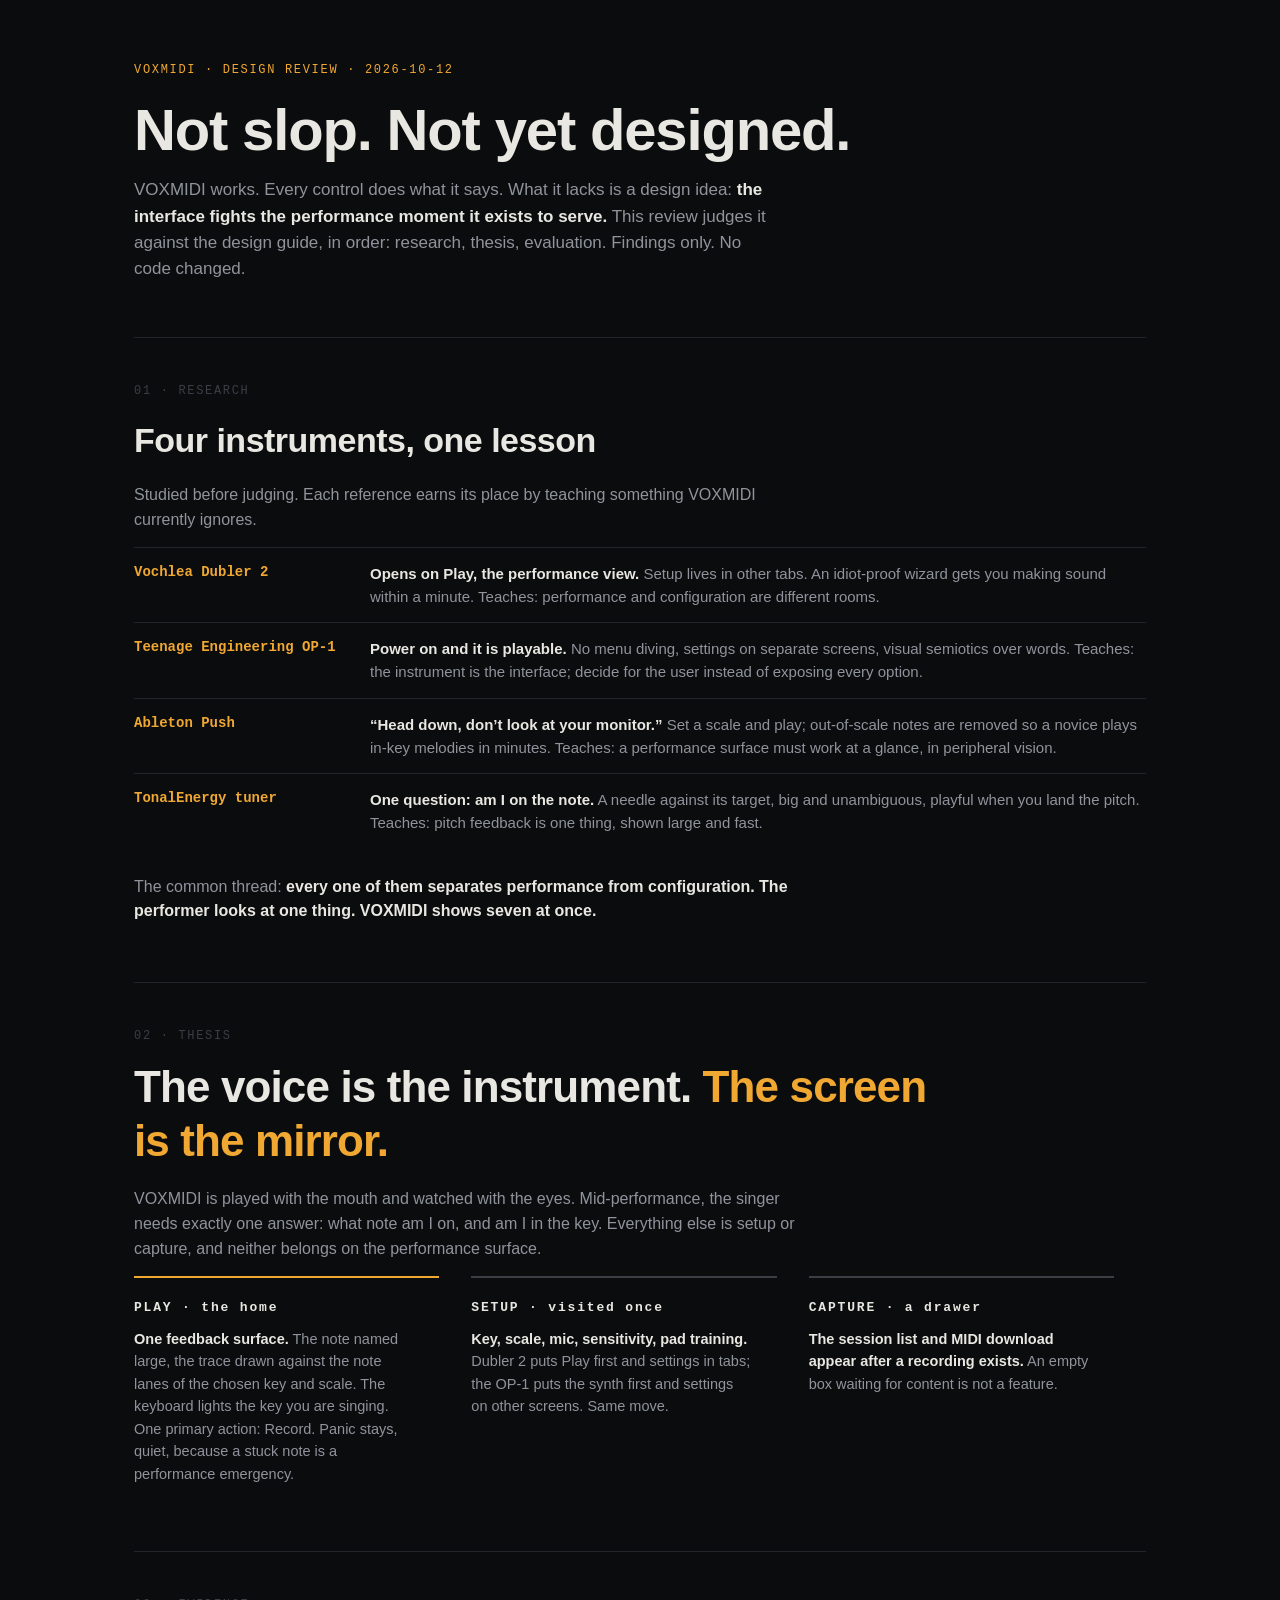
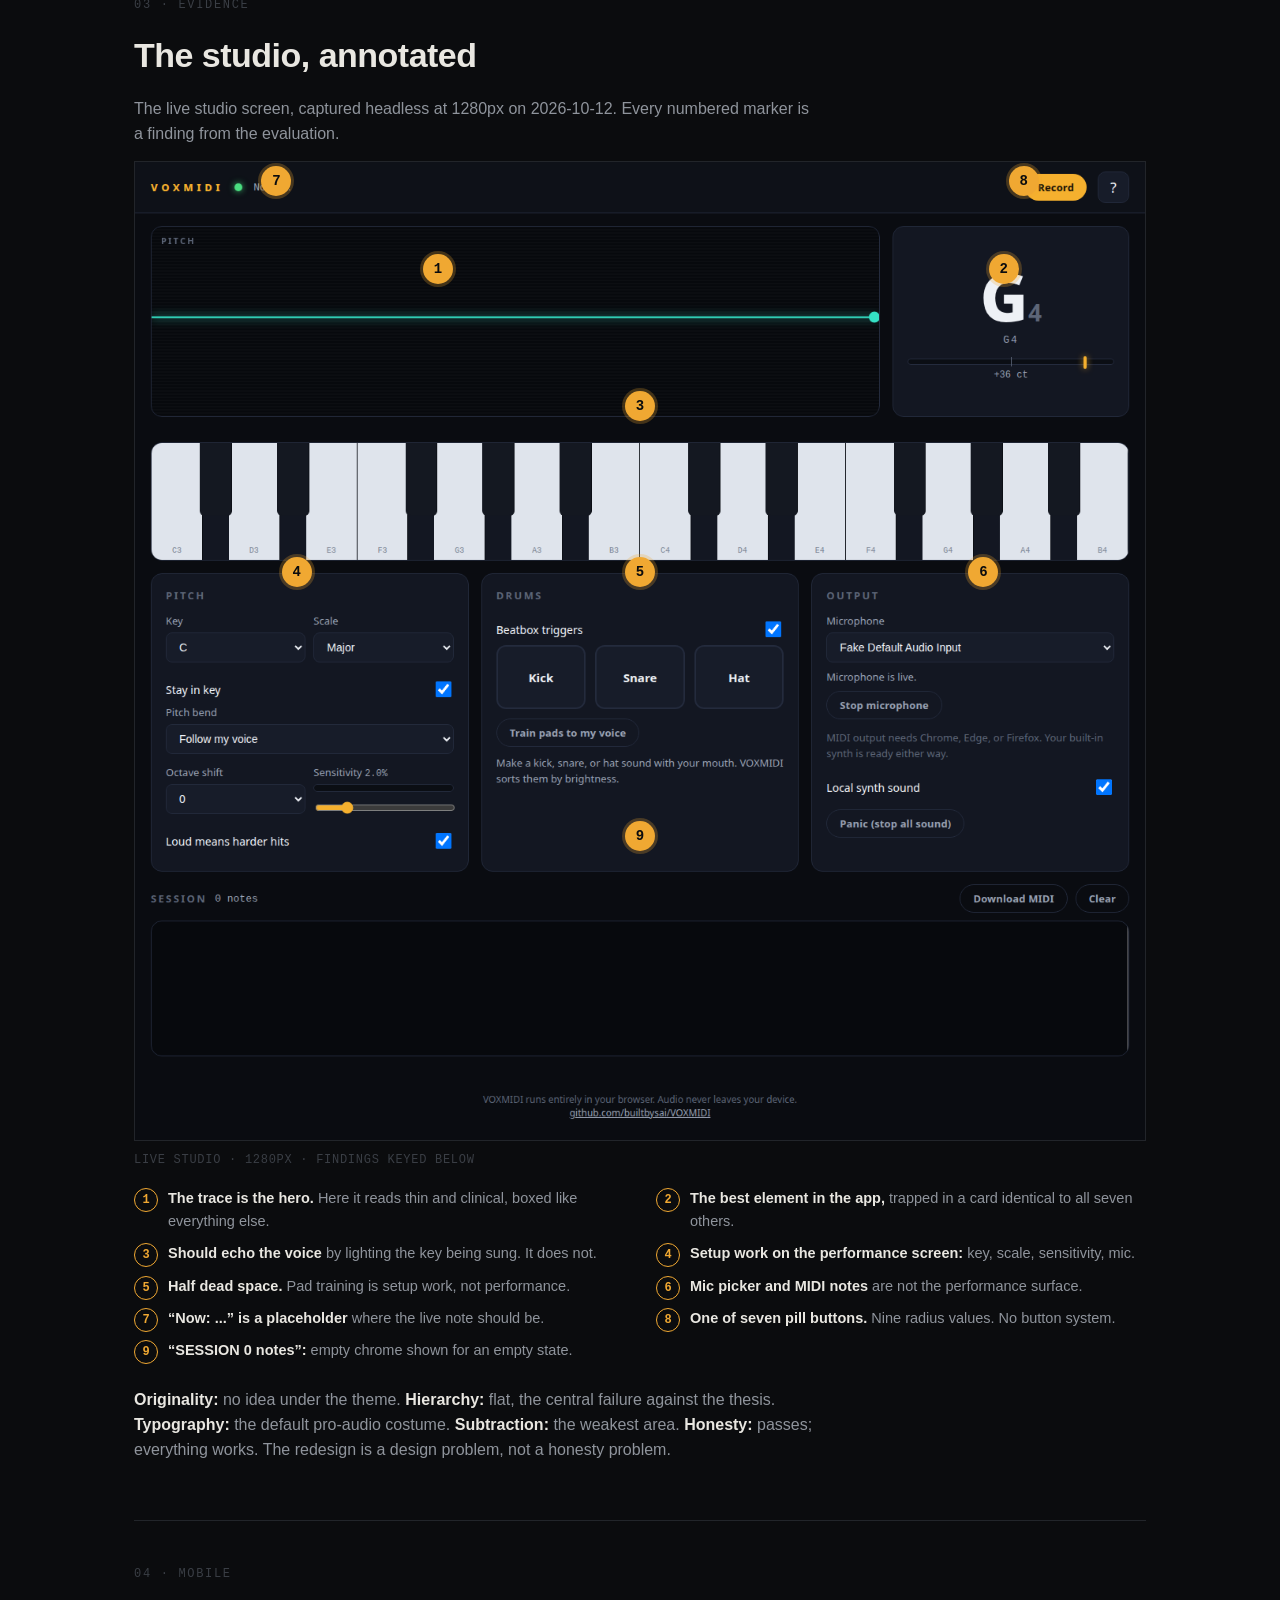
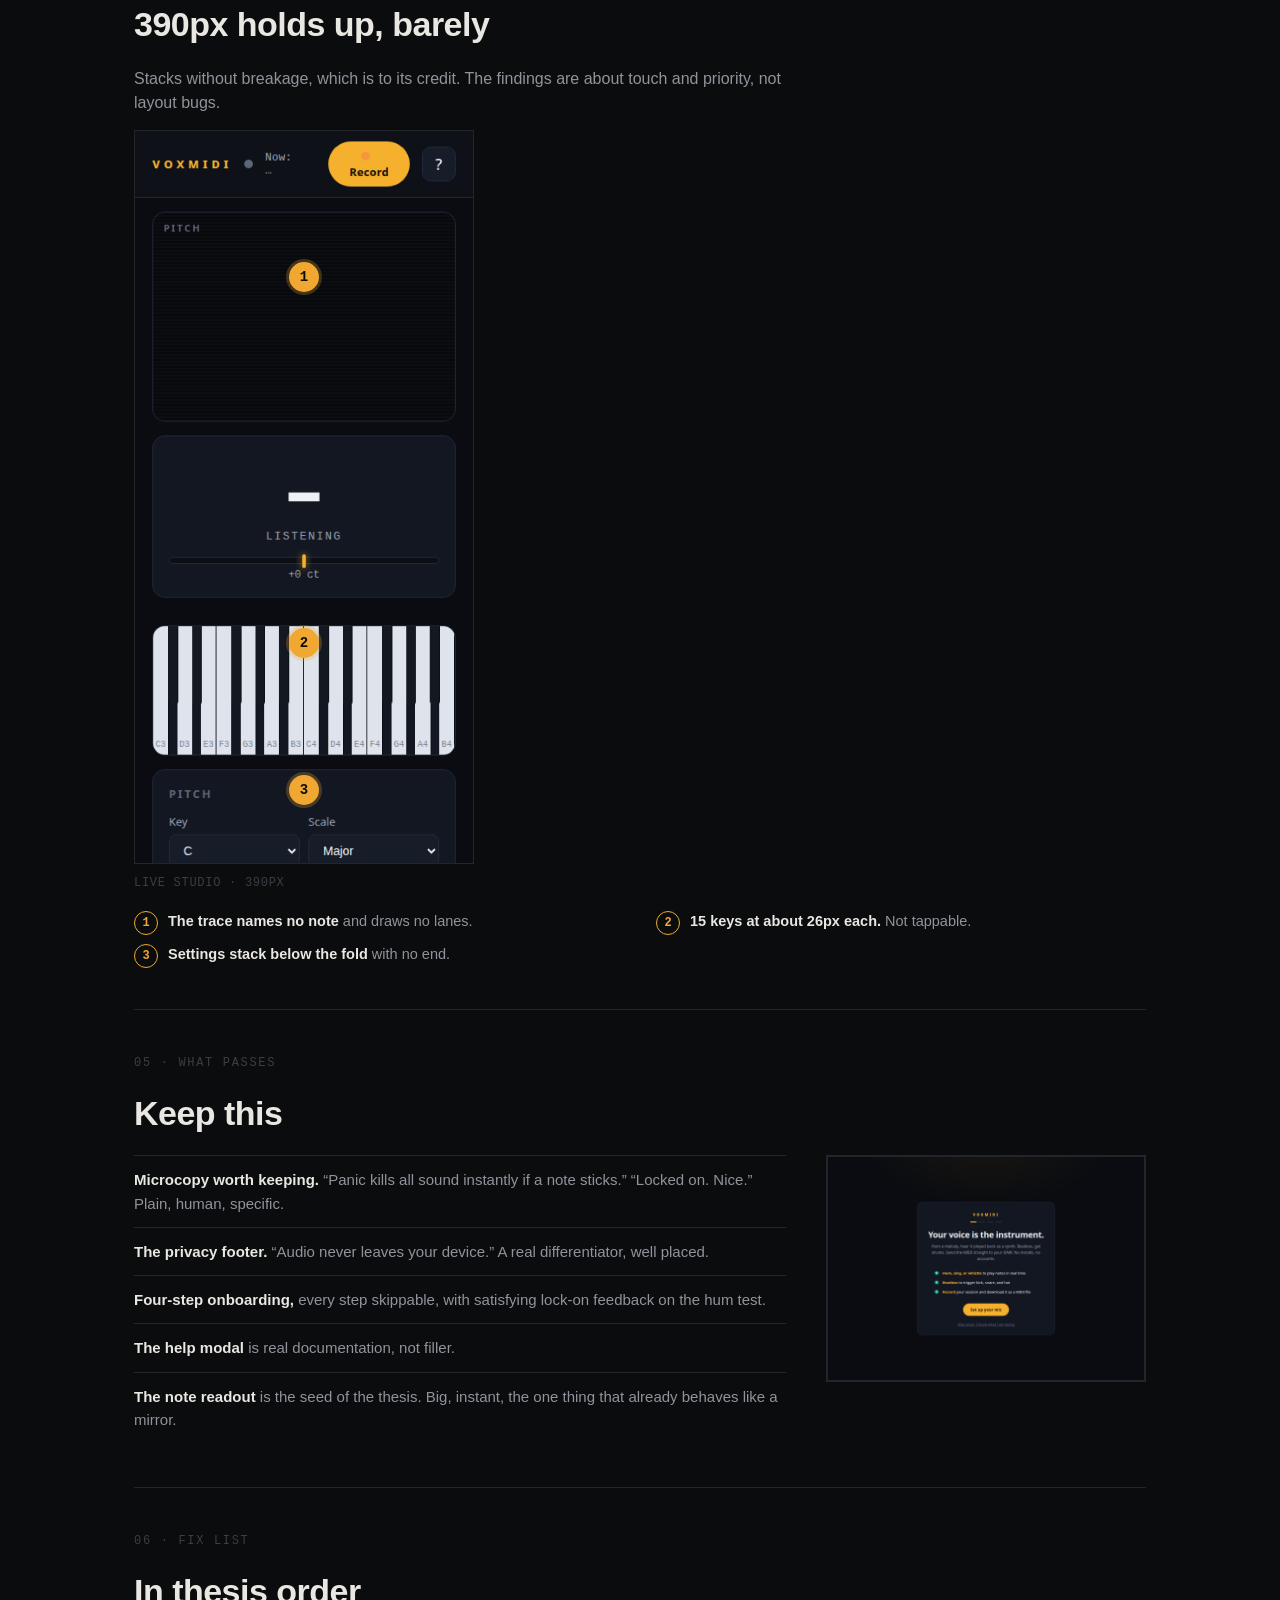
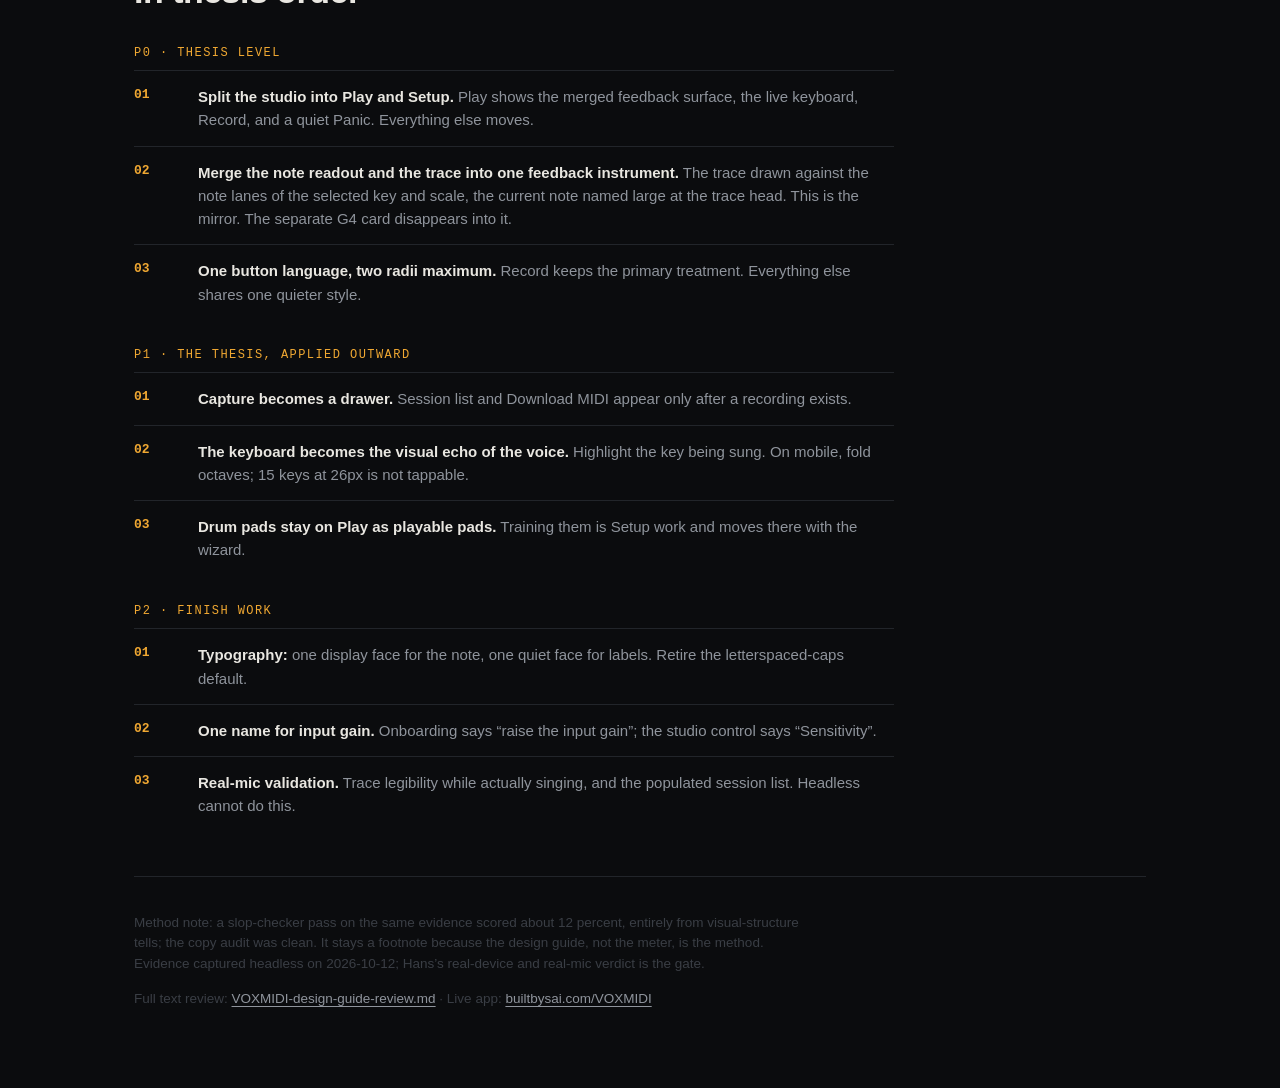
==== reviews/voxmidi/index.html @ 08592bea "VOXMIDI design review page (annotated, design-guide-first)" ====
<!DOCTYPE html>
<html lang="en">
<head>
<meta charset="utf-8">
<meta name="viewport" content="width=device-width, initial-scale=1">
<title>VOXMIDI design review</title>
<style>
  :root{
    --ink:#0b0c0e; --paper:#e9e7e1; --muted:#8f949c; --faint:#3a3e45;
    --amber:#f0a832; --rule:#22252a; --mono:ui-monospace,SFMono-Regular,Menlo,Consolas,monospace;
  }
  *{box-sizing:border-box; margin:0; padding:0;}
  html{background:var(--ink);}
  body{
    background:var(--ink); color:var(--paper);
    font-family:-apple-system,BlinkMacSystemFont,"Segoe UI",Inter,Helvetica,Arial,sans-serif;
    line-height:1.55; -webkit-font-smoothing:antialiased;
  }
  .wrap{max-width:1060px; margin:0 auto; padding:0 24px;}
  header{padding:56px 0 40px; border-bottom:1px solid var(--rule);}
  .kicker{font-family:var(--mono); font-size:12px; letter-spacing:.14em; color:var(--amber); text-transform:uppercase;}
  h1{font-size:clamp(34px,5.4vw,58px); line-height:1.08; letter-spacing:-0.02em; margin:18px 0 16px; font-weight:750;}
  .lede{font-size:17px; color:var(--muted); max-width:640px;}
  .lede strong{color:var(--paper); font-weight:600;}
  section{padding:44px 0; border-bottom:1px solid var(--rule);}
  .secnum{font-family:var(--mono); font-size:12px; letter-spacing:.14em; color:var(--faint); text-transform:uppercase; display:block; margin-bottom:14px;}
  h2{font-size:clamp(24px,3.4vw,34px); letter-spacing:-0.015em; font-weight:700; margin-bottom:16px;}
  p{margin-bottom:14px; max-width:680px;}
  .thesis{
    font-size:clamp(26px,4.2vw,44px); line-height:1.22; letter-spacing:-0.02em; font-weight:700;
    max-width:800px; margin:8px 0 20px;
  }
  .thesis em{font-style:normal; color:var(--amber);}
  dl.ref{margin-top:8px;}
  dl.ref > div{padding:14px 0; border-top:1px solid var(--rule); display:grid; grid-template-columns:220px 1fr; gap:16px;}
  dl.ref dt{font-family:var(--mono); font-size:14px; color:var(--amber); font-weight:600;}
  dl.ref dd{color:var(--muted); font-size:15px;}
  dl.ref dd strong{color:var(--paper); font-weight:600;}
  .rooms{display:grid; grid-template-columns:repeat(3,1fr); gap:0; margin-top:8px;}
  .room{padding:20px 24px 8px 0; border-top:2px solid var(--amber); margin-right:32px;}
  .room + .room{border-top-color:var(--faint);}
  .room h3{font-family:var(--mono); font-size:13px; letter-spacing:.14em; color:var(--paper); margin-bottom:10px;}
  .room p{font-size:14.5px; color:var(--muted);}
  .room p strong{color:var(--paper); font-weight:600;}
  figure{margin:8px 0 0;}
  .shot{position:relative; border:1px solid var(--rule); background:#000; line-height:0;}
  .shot img{width:100%; height:auto; display:block;}
  .pin{
    position:absolute; width:30px; height:30px; margin:-15px 0 0 -15px; line-height:30px; text-align:center;
    background:var(--amber); color:#0b0c0e; font-family:var(--mono); font-size:14px; font-weight:700;
    border-radius:50%; box-shadow:0 0 0 3px rgba(240,168,50,.25);
  }
  figcaption{font-family:var(--mono); font-size:12px; color:var(--faint); letter-spacing:.06em; margin-top:10px; text-transform:uppercase;}
  ol.legend{list-style:none; margin-top:18px; display:grid; grid-template-columns:1fr 1fr; gap:10px 32px; counter-reset:leg;}
  ol.legend li{counter-increment:leg; font-size:14.5px; color:var(--muted); padding-left:34px; position:relative;}
  ol.legend li::before{
    content:counter(leg); position:absolute; left:0; top:1px; width:22px; height:22px; line-height:22px; text-align:center;
    font-family:var(--mono); font-size:12px; font-weight:700; color:var(--amber);
    border:1px solid var(--amber); border-radius:50%;
  }
  ol.legend li strong{color:var(--paper); font-weight:600;}
  .verdict{margin-top:26px; font-size:16px; color:var(--muted); max-width:700px;}
  .verdict strong{color:var(--paper);}
  .keep{display:grid; grid-template-columns:1fr 320px; gap:40px; align-items:start; margin-top:8px;}
  .keep ul{list-style:none;}
  .keep li{padding:12px 0; border-top:1px solid var(--rule); font-size:15px; color:var(--muted);}
  .keep li strong{color:var(--paper); font-weight:600;}
  .keep .shot img{border:1px solid var(--rule);}
  ol.fixes{list-style:none; counter-reset:fix; margin-top:8px;}
  ol.fixes li{
    counter-increment:fix; padding:14px 0 14px 64px; border-top:1px solid var(--rule);
    position:relative; font-size:15px; color:var(--muted); max-width:760px;
  }
  ol.fixes li::before{
    content:counter(fix,decimal-leading-zero); position:absolute; left:0; top:14px;
    font-family:var(--mono); font-size:13px; color:var(--amber); font-weight:700;
  }
  ol.fixes li strong{color:var(--paper); font-weight:600;}
  .prio{font-family:var(--mono); font-size:12px; letter-spacing:.12em; color:var(--amber); text-transform:uppercase; display:block; margin:26px 0 4px;}
  .prio:first-of-type{margin-top:8px;}
  footer{padding:36px 0 64px; font-size:13.5px; color:var(--faint);}
  footer a{color:var(--muted); text-decoration:underline; text-underline-offset:3px;}
  footer p{max-width:680px;}
  @media (max-width:760px){
    dl.ref > div{grid-template-columns:1fr; gap:4px;}
    .rooms{grid-template-columns:1fr;}
    .room{margin-right:0; padding-right:0;}
    ol.legend{grid-template-columns:1fr;}
    .keep{grid-template-columns:1fr;}
    .keep .shot{max-width:340px;}
  }
</style>
</head>
<body>
<div class="wrap">

<header>
  <span class="kicker">VOXMIDI &middot; design review &middot; 2026-10-12</span>
  <h1>Not slop. Not yet designed.</h1>
  <p class="lede">VOXMIDI works. Every control does what it says. What it lacks is a design idea: <strong>the interface fights the performance moment it exists to serve.</strong> This review judges it against the design guide, in order: research, thesis, evaluation. Findings only. No code changed.</p>
</header>

<section>
  <span class="secnum">01 &middot; Research</span>
  <h2>Four instruments, one lesson</h2>
  <p style="color:var(--muted)">Studied before judging. Each reference earns its place by teaching something VOXMIDI currently ignores.</p>
  <dl class="ref">
    <div><dt>Vochlea Dubler 2</dt><dd><strong>Opens on Play, the performance view.</strong> Setup lives in other tabs. An idiot-proof wizard gets you making sound within a minute. Teaches: performance and configuration are different rooms.</dd></div>
    <div><dt>Teenage Engineering OP-1</dt><dd><strong>Power on and it is playable.</strong> No menu diving, settings on separate screens, visual semiotics over words. Teaches: the instrument is the interface; decide for the user instead of exposing every option.</dd></div>
    <div><dt>Ableton Push</dt><dd><strong>&ldquo;Head down, don&rsquo;t look at your monitor.&rdquo;</strong> Set a scale and play; out-of-scale notes are removed so a novice plays in-key melodies in minutes. Teaches: a performance surface must work at a glance, in peripheral vision.</dd></div>
    <div><dt>TonalEnergy tuner</dt><dd><strong>One question: am I on the note.</strong> A needle against its target, big and unambiguous, playful when you land the pitch. Teaches: pitch feedback is one thing, shown large and fast.</dd></div>
  </dl>
  <p class="verdict">The common thread: <strong>every one of them separates performance from configuration. The performer looks at one thing. VOXMIDI shows seven at once.</strong></p>
</section>

<section>
  <span class="secnum">02 &middot; Thesis</span>
  <p class="thesis">The voice is the instrument. <em>The screen is the mirror.</em></p>
  <p style="color:var(--muted)">VOXMIDI is played with the mouth and watched with the eyes. Mid-performance, the singer needs exactly one answer: what note am I on, and am I in the key. Everything else is setup or capture, and neither belongs on the performance surface.</p>
  <div class="rooms">
    <div class="room">
      <h3>PLAY &middot; the home</h3>
      <p><strong>One feedback surface.</strong> The note named large, the trace drawn against the note lanes of the chosen key and scale. The keyboard lights the key you are singing. One primary action: Record. Panic stays, quiet, because a stuck note is a performance emergency.</p>
    </div>
    <div class="room">
      <h3>SETUP &middot; visited once</h3>
      <p><strong>Key, scale, mic, sensitivity, pad training.</strong> Dubler 2 puts Play first and settings in tabs; the OP-1 puts the synth first and settings on other screens. Same move.</p>
    </div>
    <div class="room">
      <h3>CAPTURE &middot; a drawer</h3>
      <p><strong>The session list and MIDI download appear after a recording exists.</strong> An empty box waiting for content is not a feature.</p>
    </div>
  </div>
</section>

<section>
  <span class="secnum">03 &middot; Evidence</span>
  <h2>The studio, annotated</h2>
  <p style="color:var(--muted)">The live studio screen, captured headless at 1280px on 2026-10-12. Every numbered marker is a finding from the evaluation.</p>
  <figure>
    <div class="shot">
      <img src="studio-full.png" alt="VOXMIDI studio screen with numbered annotation markers">
      <span class="pin" style="left:30%; top:11%;">1</span>
      <span class="pin" style="left:86%; top:11%;">2</span>
      <span class="pin" style="left:50%; top:25%;">3</span>
      <span class="pin" style="left:16%; top:42%;">4</span>
      <span class="pin" style="left:50%; top:42%;">5</span>
      <span class="pin" style="left:84%; top:42%;">6</span>
      <span class="pin" style="left:14%; top:2%;">7</span>
      <span class="pin" style="left:88%; top:2%;">8</span>
      <span class="pin" style="left:50%; top:69%;">9</span>
    </div>
    <figcaption>Live studio &middot; 1280px &middot; findings keyed below</figcaption>
  </figure>
  <ol class="legend">
    <li><strong>The trace is the hero.</strong> Here it reads thin and clinical, boxed like everything else.</li>
    <li><strong>The best element in the app,</strong> trapped in a card identical to all seven others.</li>
    <li><strong>Should echo the voice</strong> by lighting the key being sung. It does not.</li>
    <li><strong>Setup work on the performance screen:</strong> key, scale, sensitivity, mic.</li>
    <li><strong>Half dead space.</strong> Pad training is setup work, not performance.</li>
    <li><strong>Mic picker and MIDI notes</strong> are not the performance surface.</li>
    <li><strong>&ldquo;Now: ...&rdquo; is a placeholder</strong> where the live note should be.</li>
    <li><strong>One of seven pill buttons.</strong> Nine radius values. No button system.</li>
    <li><strong>&ldquo;SESSION 0 notes&rdquo;:</strong> empty chrome shown for an empty state.</li>
  </ol>
  <p class="verdict"><strong>Originality:</strong> no idea under the theme. <strong>Hierarchy:</strong> flat, the central failure against the thesis. <strong>Typography:</strong> the default pro-audio costume. <strong>Subtraction:</strong> the weakest area. <strong>Honesty:</strong> passes; everything works. The redesign is a design problem, not a honesty problem.</p>
</section>

<section>
  <span class="secnum">04 &middot; Mobile</span>
  <h2>390px holds up, barely</h2>
  <p style="color:var(--muted)">Stacks without breakage, which is to its credit. The findings are about touch and priority, not layout bugs.</p>
  <figure>
    <div class="shot" style="max-width:340px;">
      <img src="studio-mobile.png" alt="VOXMIDI studio on mobile with numbered annotation markers">
      <span class="pin" style="left:50%; top:20%;">1</span>
      <span class="pin" style="left:50%; top:70%;">2</span>
      <span class="pin" style="left:50%; top:90%;">3</span>
    </div>
    <figcaption>Live studio &middot; 390px</figcaption>
  </figure>
  <ol class="legend">
    <li><strong>The trace names no note</strong> and draws no lanes.</li>
    <li><strong>15 keys at about 26px each.</strong> Not tappable.</li>
    <li><strong>Settings stack below the fold</strong> with no end.</li>
  </ol>
</section>

<section>
  <span class="secnum">05 &middot; What passes</span>
  <h2>Keep this</h2>
  <div class="keep">
    <ul>
      <li><strong>Microcopy worth keeping.</strong> &ldquo;Panic kills all sound instantly if a note sticks.&rdquo; &ldquo;Locked on. Nice.&rdquo; Plain, human, specific.</li>
      <li><strong>The privacy footer.</strong> &ldquo;Audio never leaves your device.&rdquo; A real differentiator, well placed.</li>
      <li><strong>Four-step onboarding,</strong> every step skippable, with satisfying lock-on feedback on the hum test.</li>
      <li><strong>The help modal</strong> is real documentation, not filler.</li>
      <li><strong>The note readout</strong> is the seed of the thesis. Big, instant, the one thing that already behaves like a mirror.</li>
    </ul>
    <div class="shot"><img src="onboarding.png" alt="VOXMIDI onboarding welcome screen"></div>
  </div>
</section>

<section>
  <span class="secnum">06 &middot; Fix list</span>
  <h2>In thesis order</h2>
  <span class="prio">P0 &middot; thesis level</span>
  <ol class="fixes">
    <li><strong>Split the studio into Play and Setup.</strong> Play shows the merged feedback surface, the live keyboard, Record, and a quiet Panic. Everything else moves.</li>
    <li><strong>Merge the note readout and the trace into one feedback instrument.</strong> The trace drawn against the note lanes of the selected key and scale, the current note named large at the trace head. This is the mirror. The separate G4 card disappears into it.</li>
    <li><strong>One button language, two radii maximum.</strong> Record keeps the primary treatment. Everything else shares one quieter style.</li>
  </ol>
  <span class="prio">P1 &middot; the thesis, applied outward</span>
  <ol class="fixes">
    <li><strong>Capture becomes a drawer.</strong> Session list and Download MIDI appear only after a recording exists.</li>
    <li><strong>The keyboard becomes the visual echo of the voice.</strong> Highlight the key being sung. On mobile, fold octaves; 15 keys at 26px is not tappable.</li>
    <li><strong>Drum pads stay on Play as playable pads.</strong> Training them is Setup work and moves there with the wizard.</li>
  </ol>
  <span class="prio">P2 &middot; finish work</span>
  <ol class="fixes">
    <li><strong>Typography:</strong> one display face for the note, one quiet face for labels. Retire the letterspaced-caps default.</li>
    <li><strong>One name for input gain.</strong> Onboarding says &ldquo;raise the input gain&rdquo;; the studio control says &ldquo;Sensitivity&rdquo;.</li>
    <li><strong>Real-mic validation.</strong> Trace legibility while actually singing, and the populated session list. Headless cannot do this.</li>
  </ol>
</section>

<footer>
  <p>Method note: a slop-checker pass on the same evidence scored about 12 percent, entirely from visual-structure tells; the copy audit was clean. It stays a footnote because the design guide, not the meter, is the method. Evidence captured headless on 2026-10-12; Hans&rsquo;s real-device and real-mic verdict is the gate.</p>
  <p style="margin-top:12px;">Full text review: <a href="https://github.com/builtbysai/unslop/blob/main/reviews/VOXMIDI-design-guide-review.md">VOXMIDI-design-guide-review.md</a> &middot; Live app: <a href="https://builtbysai.com/VOXMIDI/">builtbysai.com/VOXMIDI</a></p>
</footer>

</div>
</body>
</html>
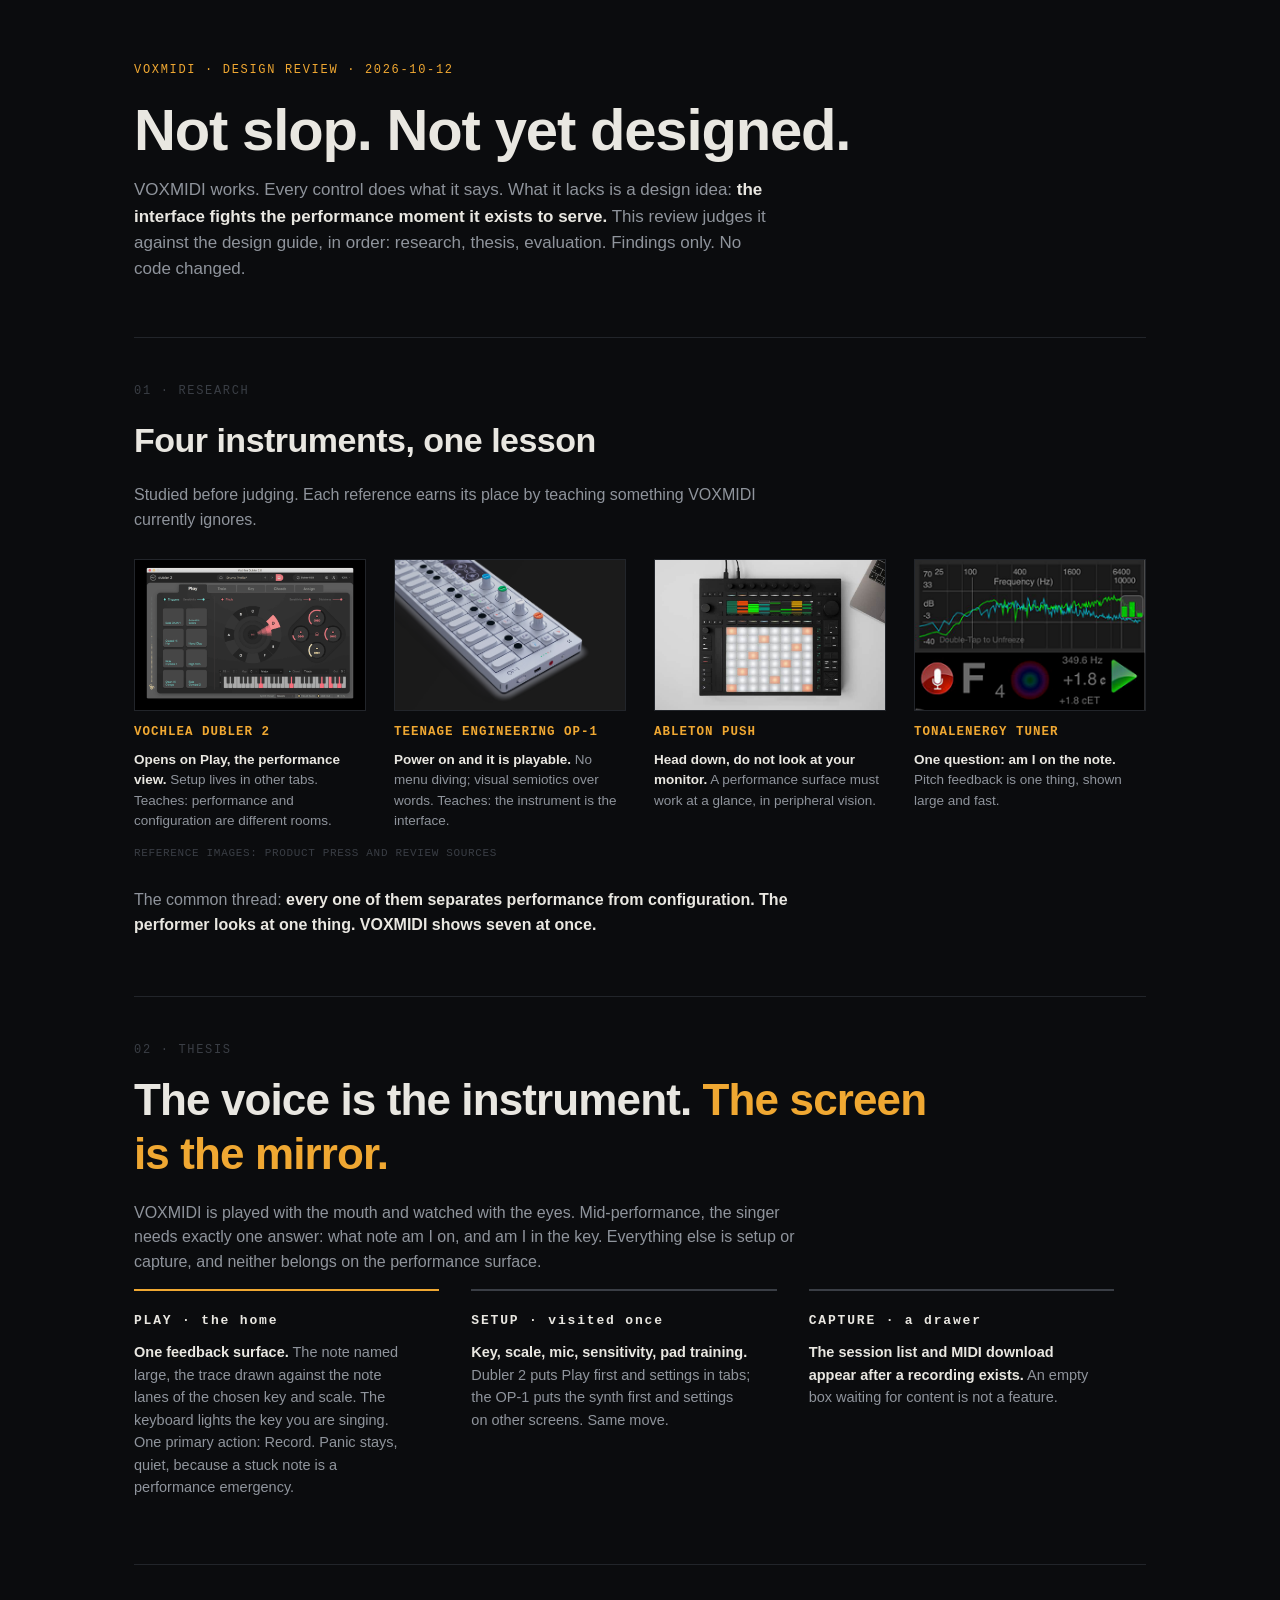
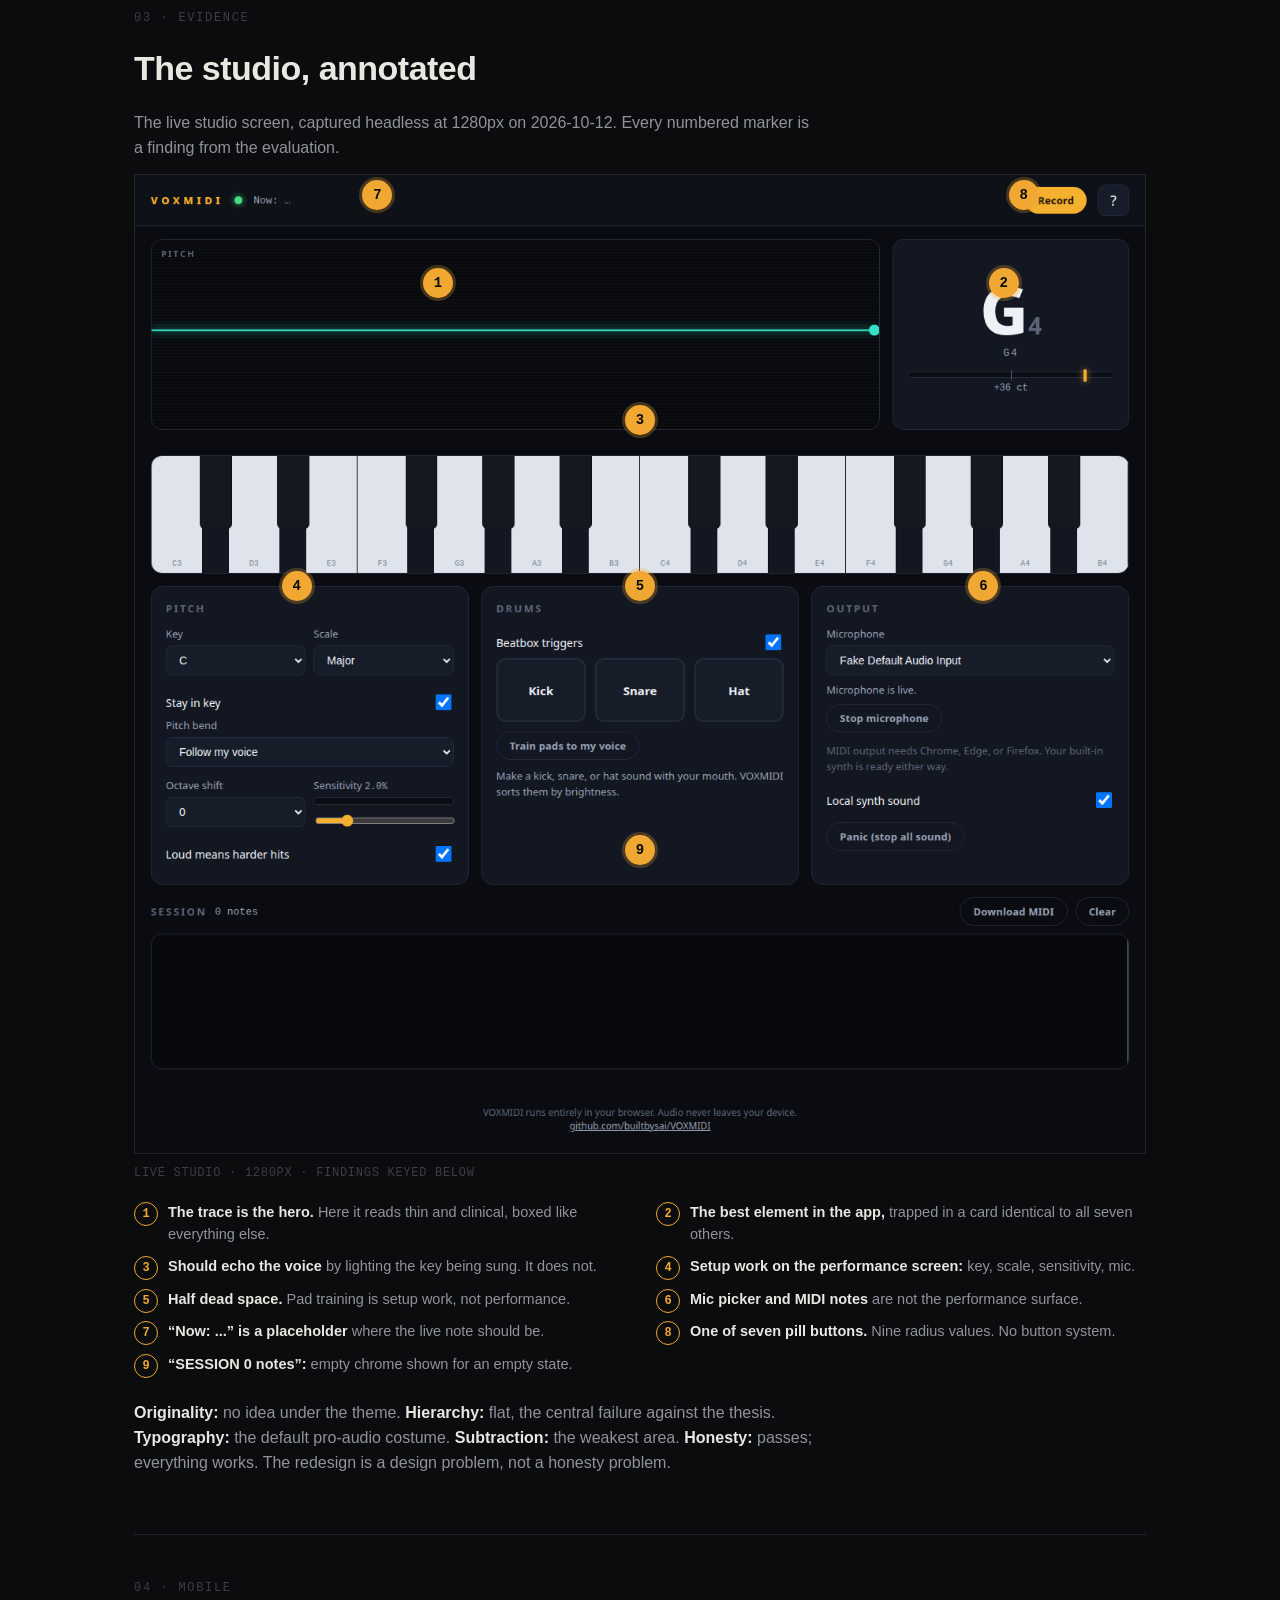
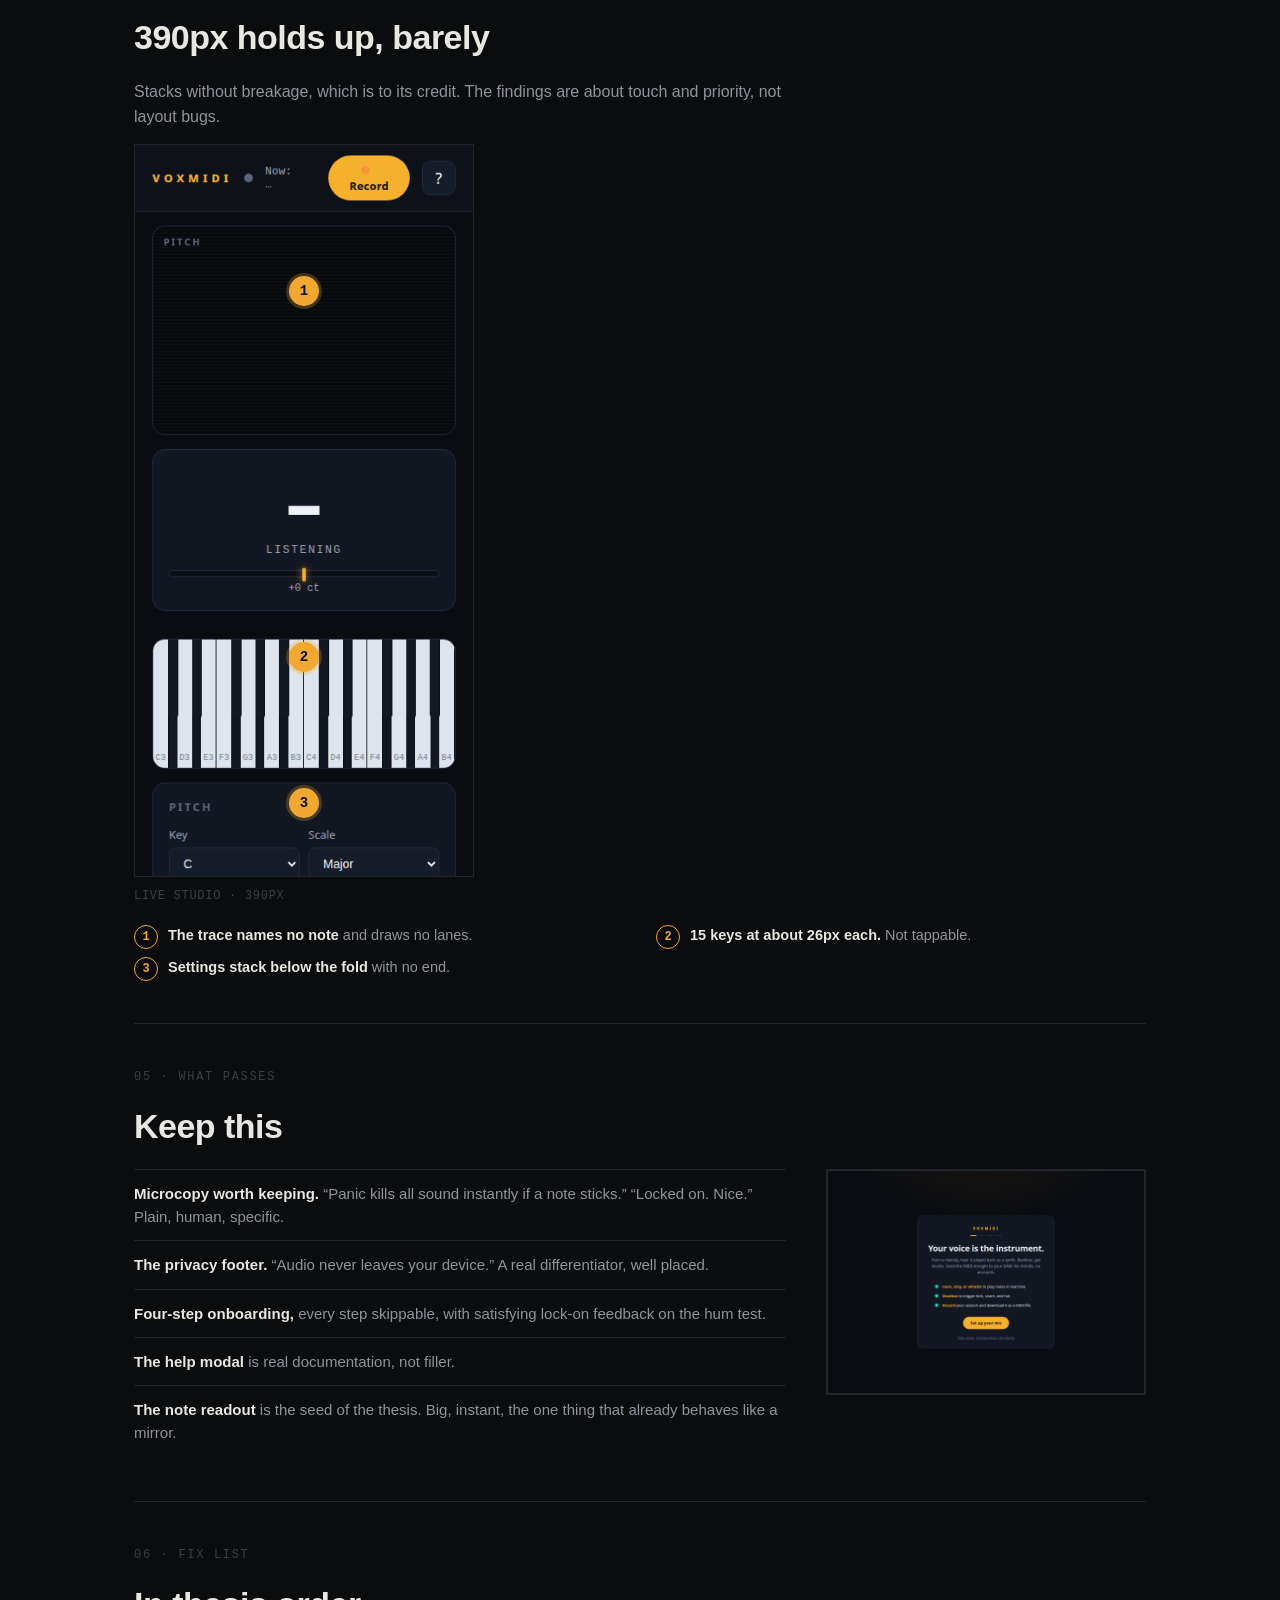
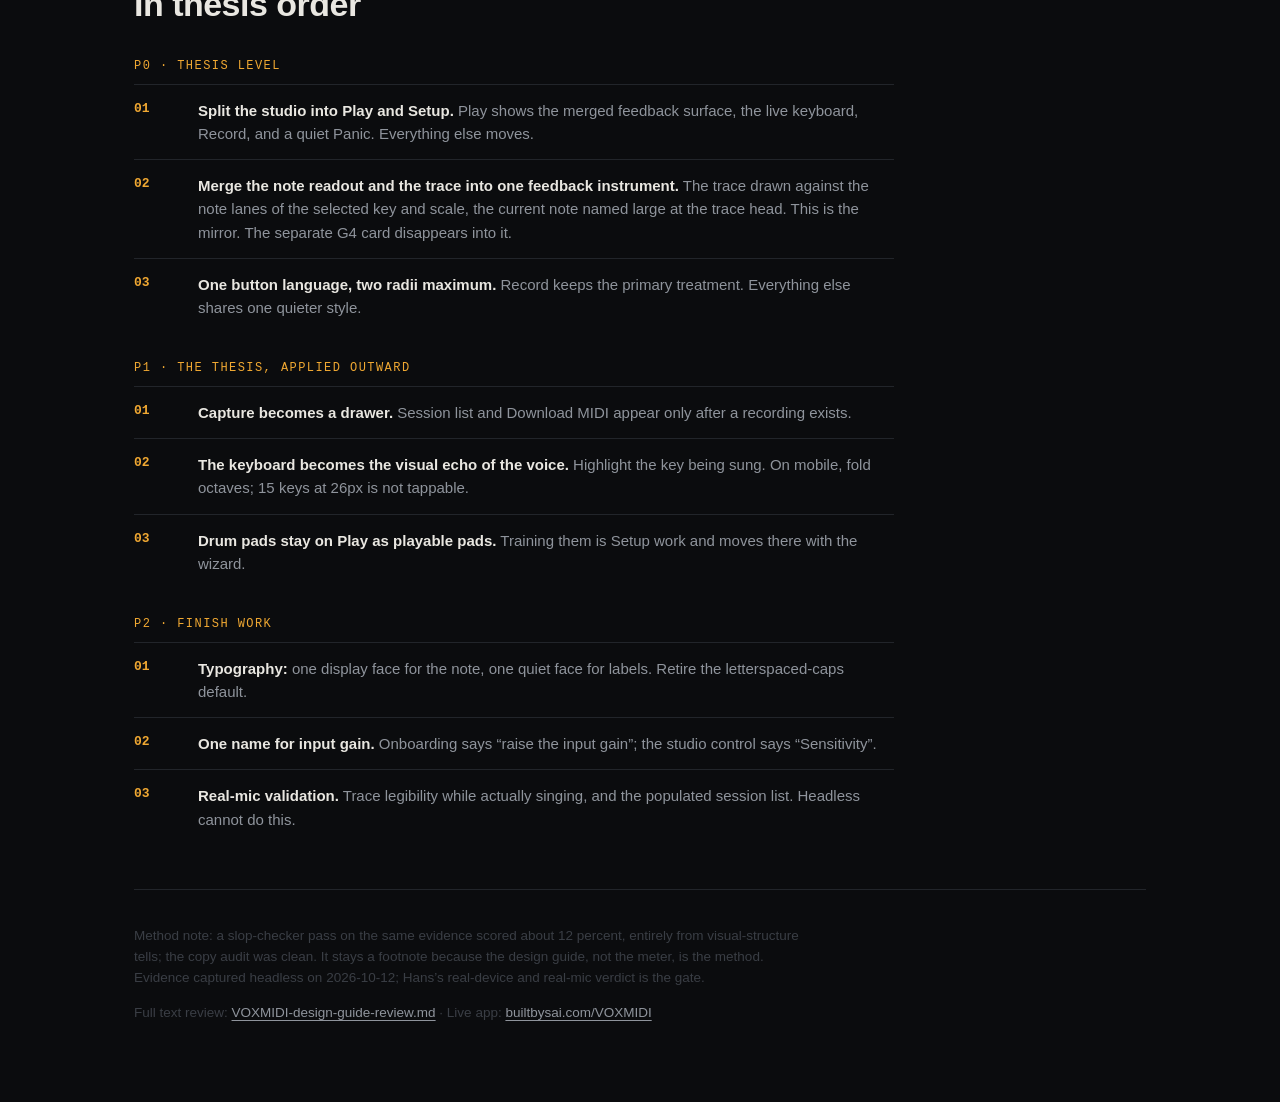
==== commit e7fe1422: "VOXMIDI review page audit fixes: reference images in research section, pin 7 repositioned" ====
--- a/reviews/voxmidi/index.html
+++ b/reviews/voxmidi/index.html
@@ -31,11 +31,14 @@
     max-width:800px; margin:8px 0 20px;
   }
   .thesis em{font-style:normal; color:var(--amber);}
-  dl.ref{margin-top:8px;}
-  dl.ref > div{padding:14px 0; border-top:1px solid var(--rule); display:grid; grid-template-columns:220px 1fr; gap:16px;}
-  dl.ref dt{font-family:var(--mono); font-size:14px; color:var(--amber); font-weight:600;}
-  dl.ref dd{color:var(--muted); font-size:15px;}
-  dl.ref dd strong{color:var(--paper); font-weight:600;}
+  .refgrid{display:grid; grid-template-columns:repeat(4,1fr); gap:28px; margin:26px 0 8px;}
+  .refgrid figure{margin:0;}
+  .refgrid .rshot{border:1px solid var(--rule); background:#000; line-height:0; overflow:hidden;}
+  .refgrid .rshot img{width:100%; height:150px; object-fit:cover; object-position:top center; display:block;}
+  .refgrid figcaption{font-family:var(--mono); font-size:12.5px; color:var(--amber); font-weight:600; letter-spacing:.08em; margin:12px 0 8px; text-transform:uppercase;}
+  .refgrid p{font-size:13.5px; color:var(--muted); margin:0; line-height:1.5;}
+  .refgrid p strong{color:var(--paper); font-weight:600;}
+  .refnote{font-family:var(--mono); font-size:11px; color:var(--faint); letter-spacing:.06em; text-transform:uppercase; margin-top:14px;}
   .rooms{display:grid; grid-template-columns:repeat(3,1fr); gap:0; margin-top:8px;}
   .room{padding:20px 24px 8px 0; border-top:2px solid var(--amber); margin-right:32px;}
   .room + .room{border-top-color:var(--faint);}
@@ -81,8 +84,11 @@
   footer{padding:36px 0 64px; font-size:13.5px; color:var(--faint);}
   footer a{color:var(--muted); text-decoration:underline; text-underline-offset:3px;}
   footer p{max-width:680px;}
+  @media (max-width:1100px){
+    .refgrid{grid-template-columns:repeat(2,1fr);}
+  }
   @media (max-width:760px){
-    dl.ref > div{grid-template-columns:1fr; gap:4px;}
+    .refgrid{grid-template-columns:1fr; gap:24px;}
     .rooms{grid-template-columns:1fr;}
     .room{margin-right:0; padding-right:0;}
     ol.legend{grid-template-columns:1fr;}
@@ -104,12 +110,29 @@
   <span class="secnum">01 &middot; Research</span>
   <h2>Four instruments, one lesson</h2>
   <p style="color:var(--muted)">Studied before judging. Each reference earns its place by teaching something VOXMIDI currently ignores.</p>
-  <dl class="ref">
-    <div><dt>Vochlea Dubler 2</dt><dd><strong>Opens on Play, the performance view.</strong> Setup lives in other tabs. An idiot-proof wizard gets you making sound within a minute. Teaches: performance and configuration are different rooms.</dd></div>
-    <div><dt>Teenage Engineering OP-1</dt><dd><strong>Power on and it is playable.</strong> No menu diving, settings on separate screens, visual semiotics over words. Teaches: the instrument is the interface; decide for the user instead of exposing every option.</dd></div>
-    <div><dt>Ableton Push</dt><dd><strong>&ldquo;Head down, don&rsquo;t look at your monitor.&rdquo;</strong> Set a scale and play; out-of-scale notes are removed so a novice plays in-key melodies in minutes. Teaches: a performance surface must work at a glance, in peripheral vision.</dd></div>
-    <div><dt>TonalEnergy tuner</dt><dd><strong>One question: am I on the note.</strong> A needle against its target, big and unambiguous, playful when you land the pitch. Teaches: pitch feedback is one thing, shown large and fast.</dd></div>
-  </dl>
+  <div class="refgrid">
+    <figure>
+      <div class="rshot"><img src="ref-dubler.jpg" alt="Vochlea Dubler 2 software, Play tab"></div>
+      <figcaption>Vochlea Dubler 2</figcaption>
+      <p><strong>Opens on Play, the performance view.</strong> Setup lives in other tabs. Teaches: performance and configuration are different rooms.</p>
+    </figure>
+    <figure>
+      <div class="rshot"><img src="ref-op1.jpg" alt="Teenage Engineering OP-1 synthesizer"></div>
+      <figcaption>Teenage Engineering OP-1</figcaption>
+      <p><strong>Power on and it is playable.</strong> No menu diving; visual semiotics over words. Teaches: the instrument is the interface.</p>
+    </figure>
+    <figure>
+      <div class="rshot"><img src="ref-push.jpg" alt="Ableton Push controller"></div>
+      <figcaption>Ableton Push</figcaption>
+      <p><strong>Head down, do not look at your monitor.</strong> A performance surface must work at a glance, in peripheral vision.</p>
+    </figure>
+    <figure>
+      <div class="rshot"><img src="ref-tonalenergy.jpg" alt="TonalEnergy tuner pitch analysis"></div>
+      <figcaption>TonalEnergy tuner</figcaption>
+      <p><strong>One question: am I on the note.</strong> Pitch feedback is one thing, shown large and fast.</p>
+    </figure>
+  </div>
+  <p class="refnote">Reference images: product press and review sources</p>
   <p class="verdict">The common thread: <strong>every one of them separates performance from configuration. The performer looks at one thing. VOXMIDI shows seven at once.</strong></p>
 </section>
 
@@ -146,7 +169,7 @@
       <span class="pin" style="left:16%; top:42%;">4</span>
       <span class="pin" style="left:50%; top:42%;">5</span>
       <span class="pin" style="left:84%; top:42%;">6</span>
-      <span class="pin" style="left:14%; top:2%;">7</span>
+      <span class="pin" style="left:24%; top:2%;">7</span>
       <span class="pin" style="left:88%; top:2%;">8</span>
       <span class="pin" style="left:50%; top:69%;">9</span>
     </div>
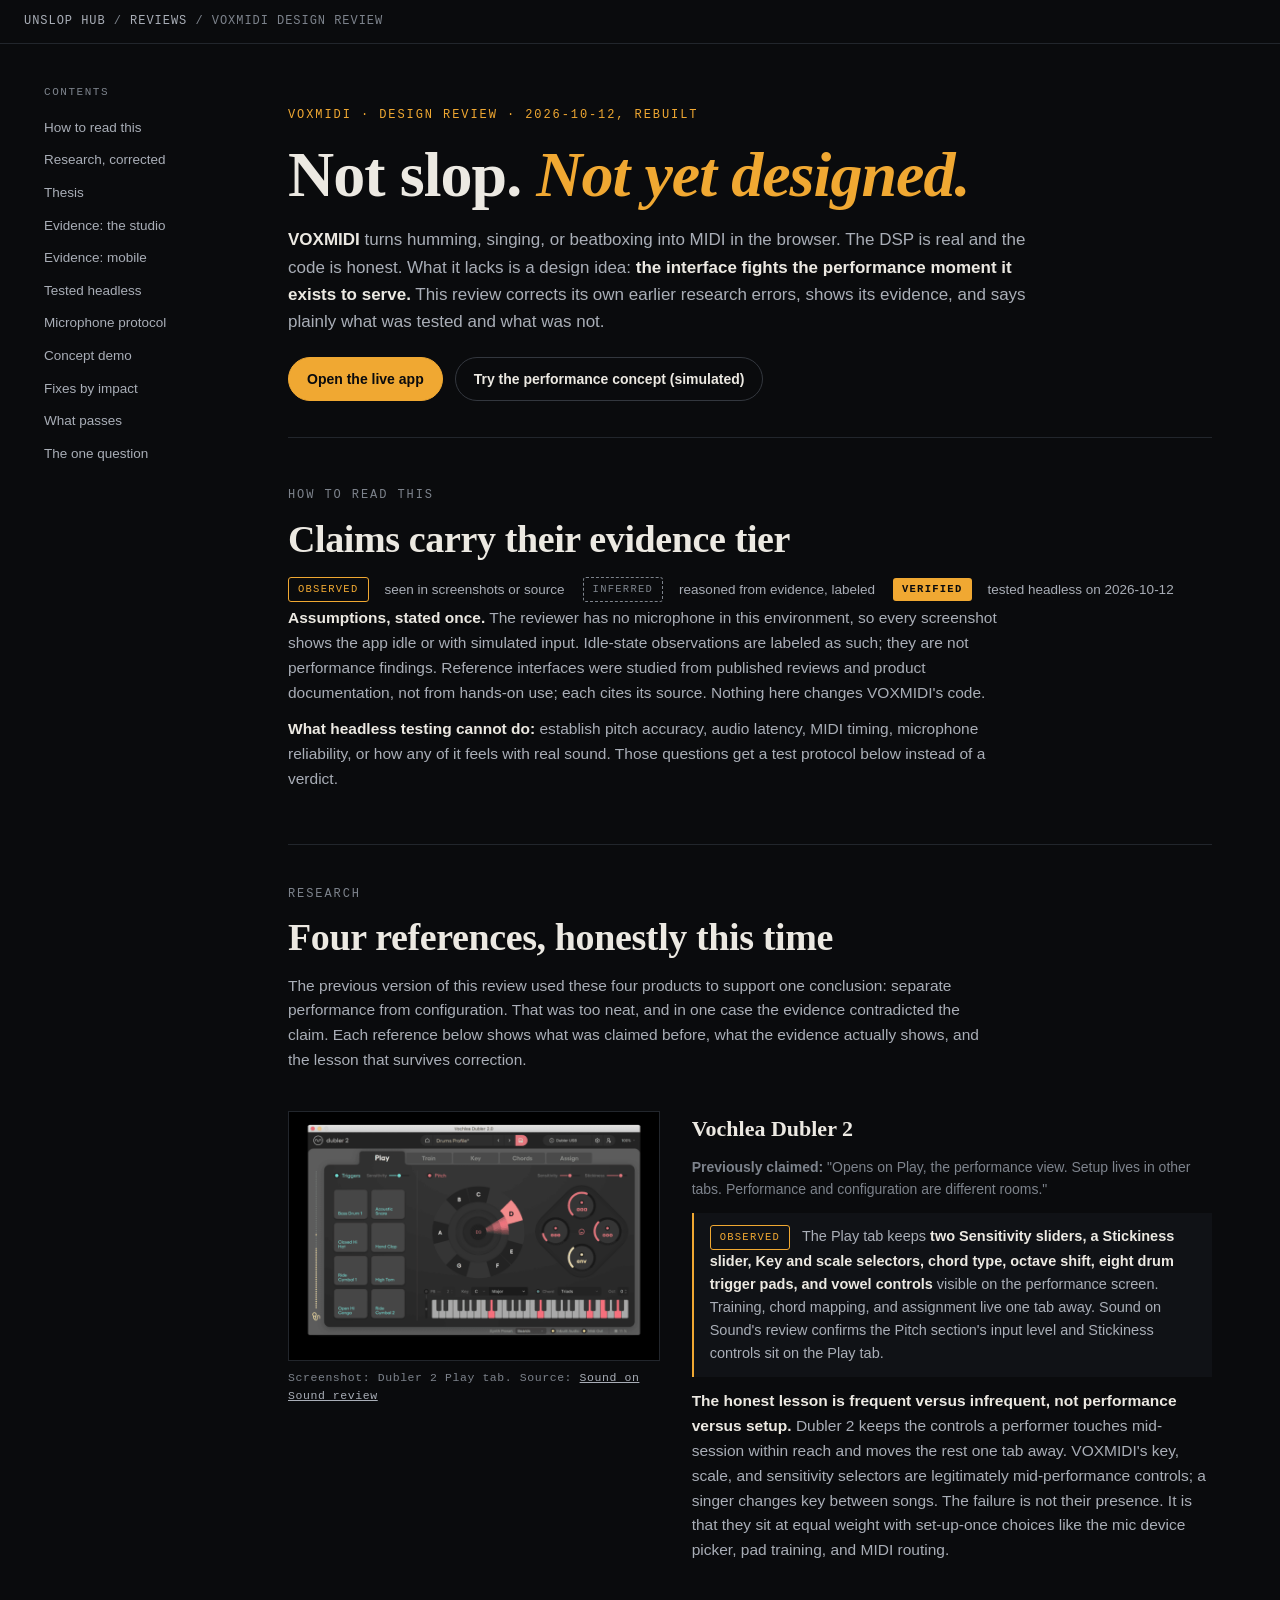
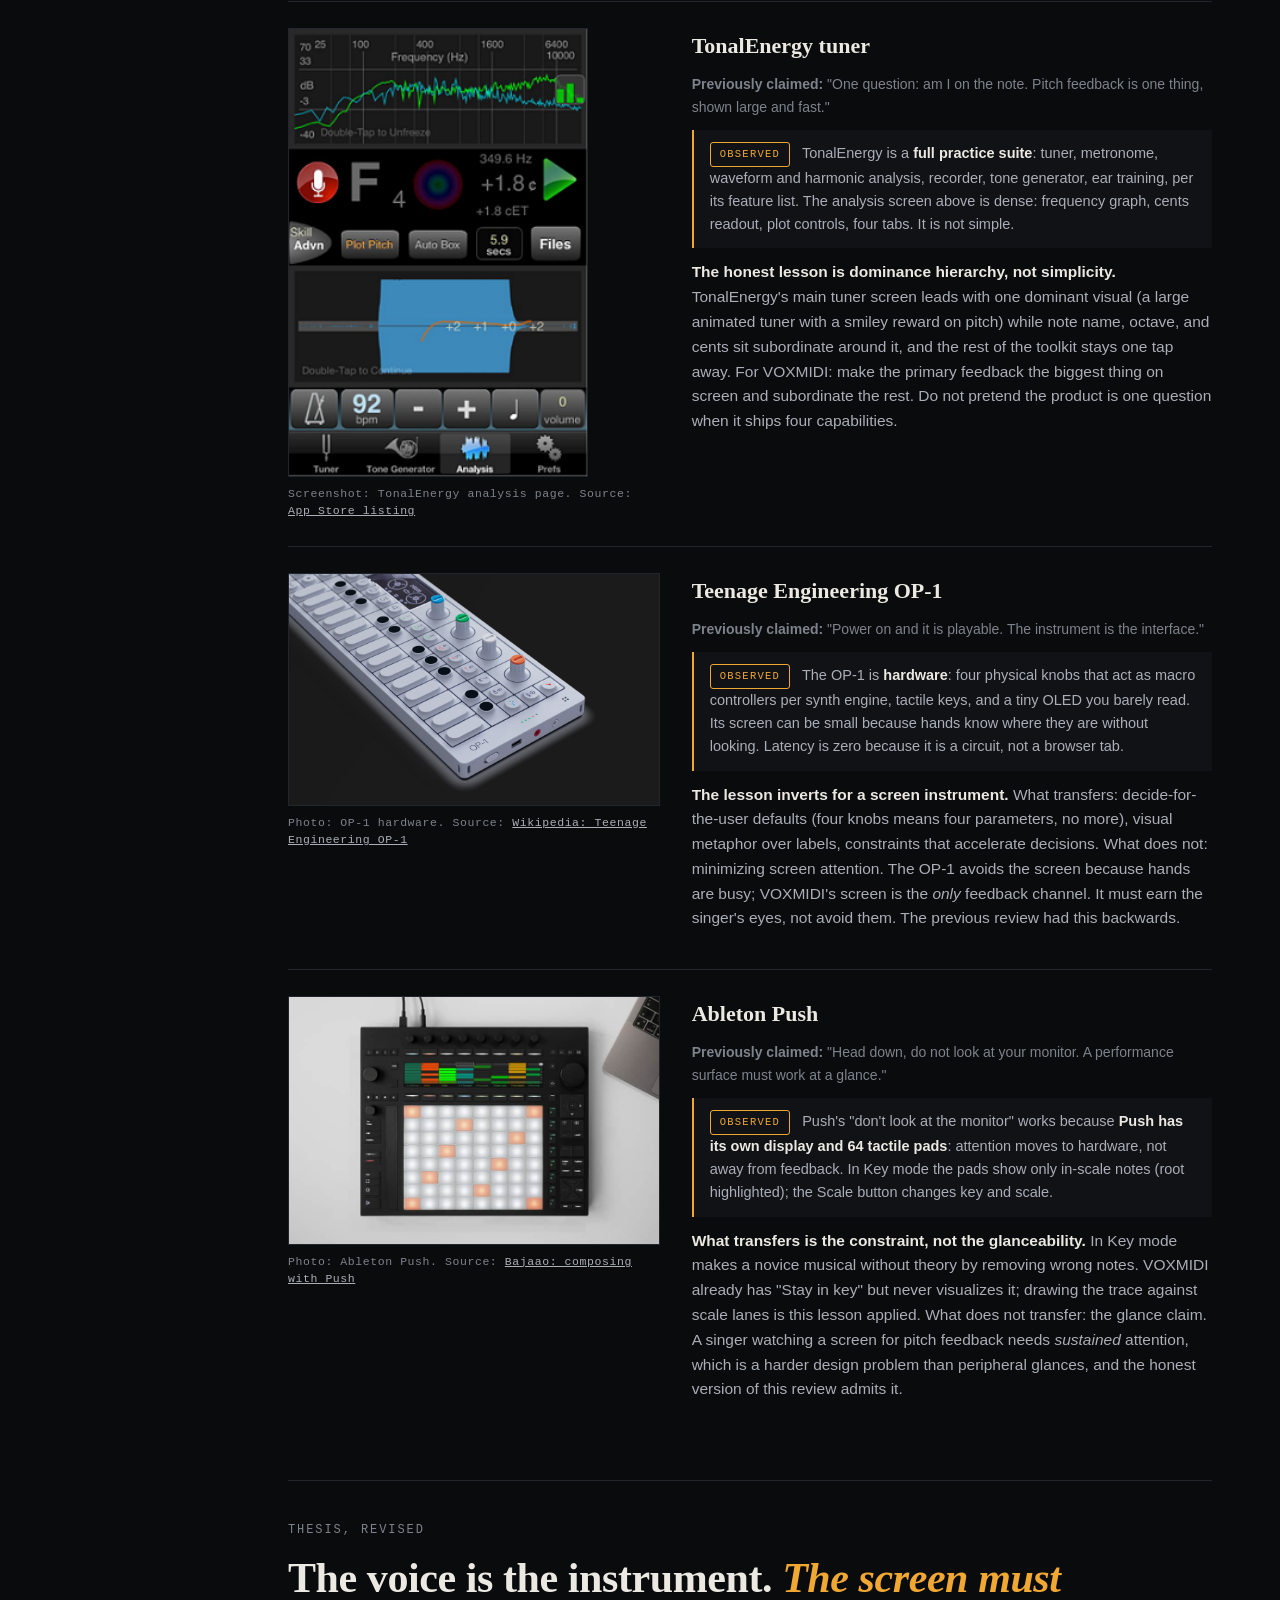
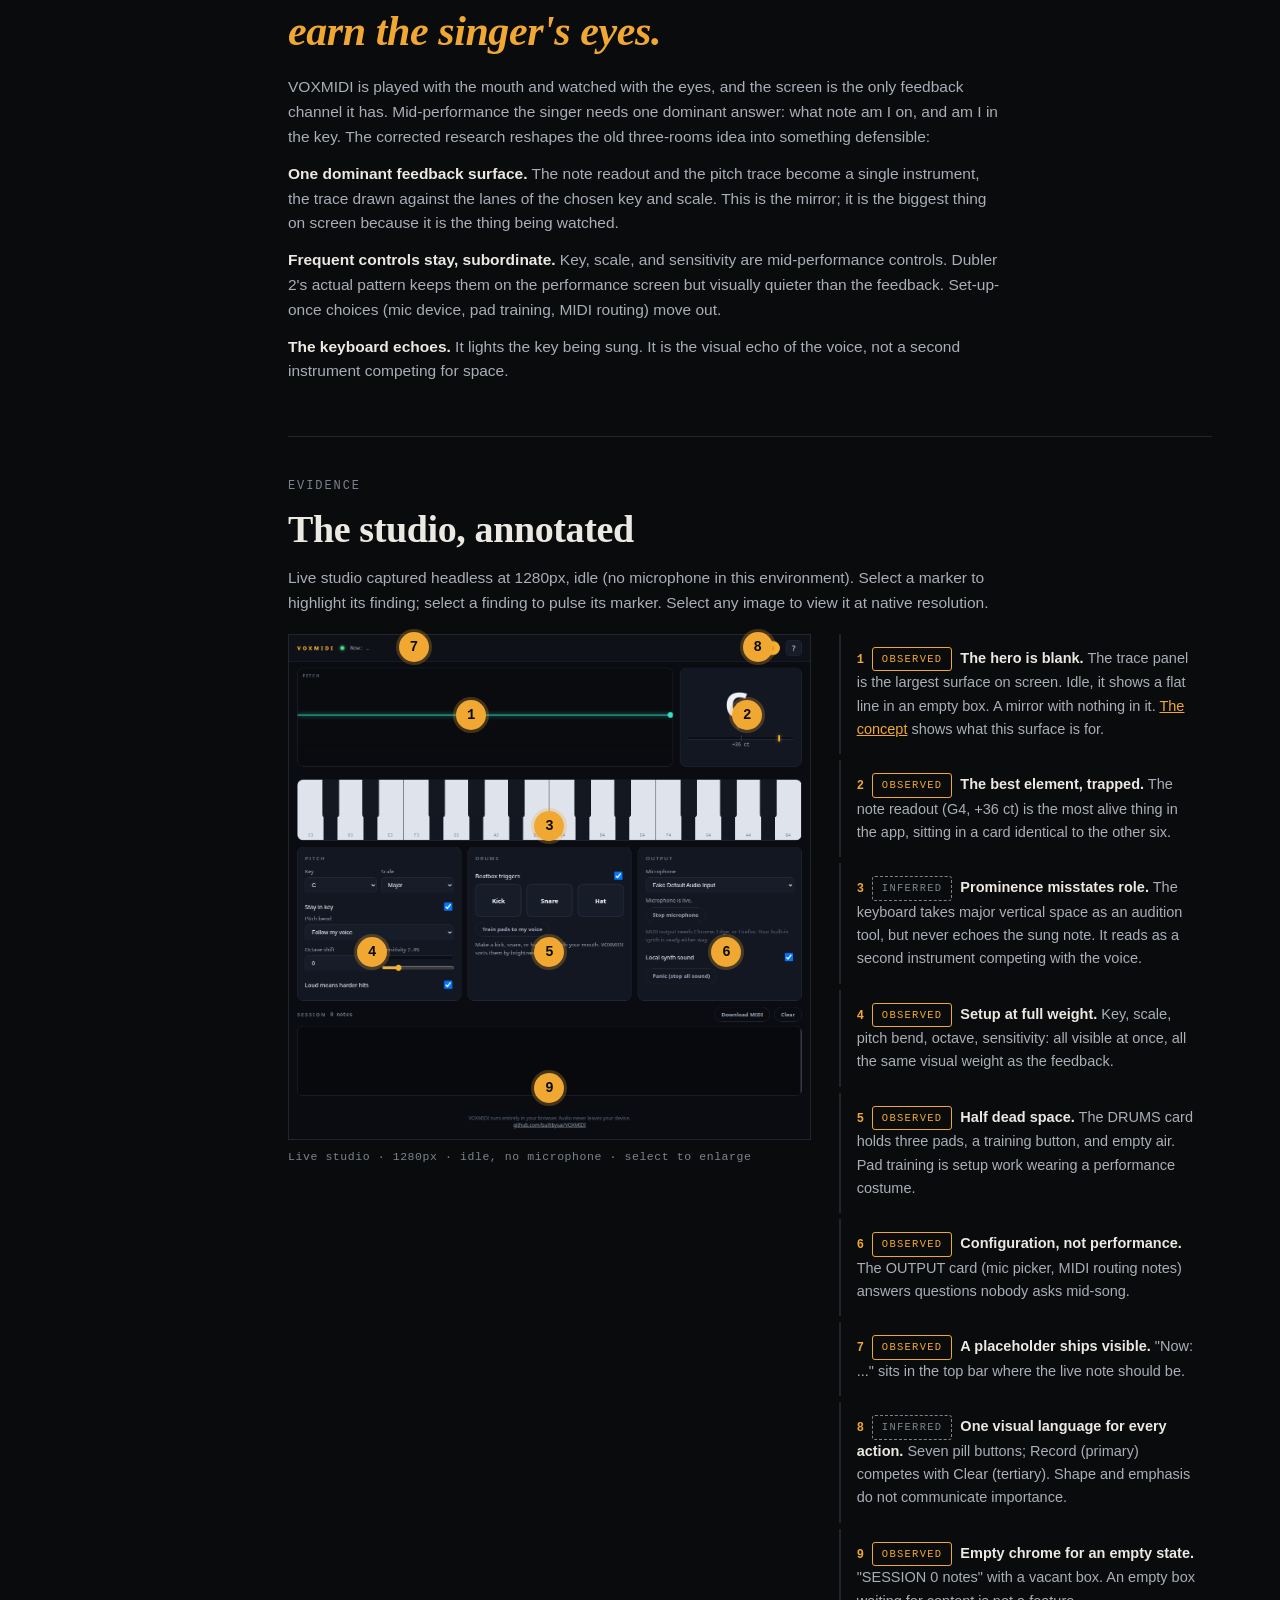
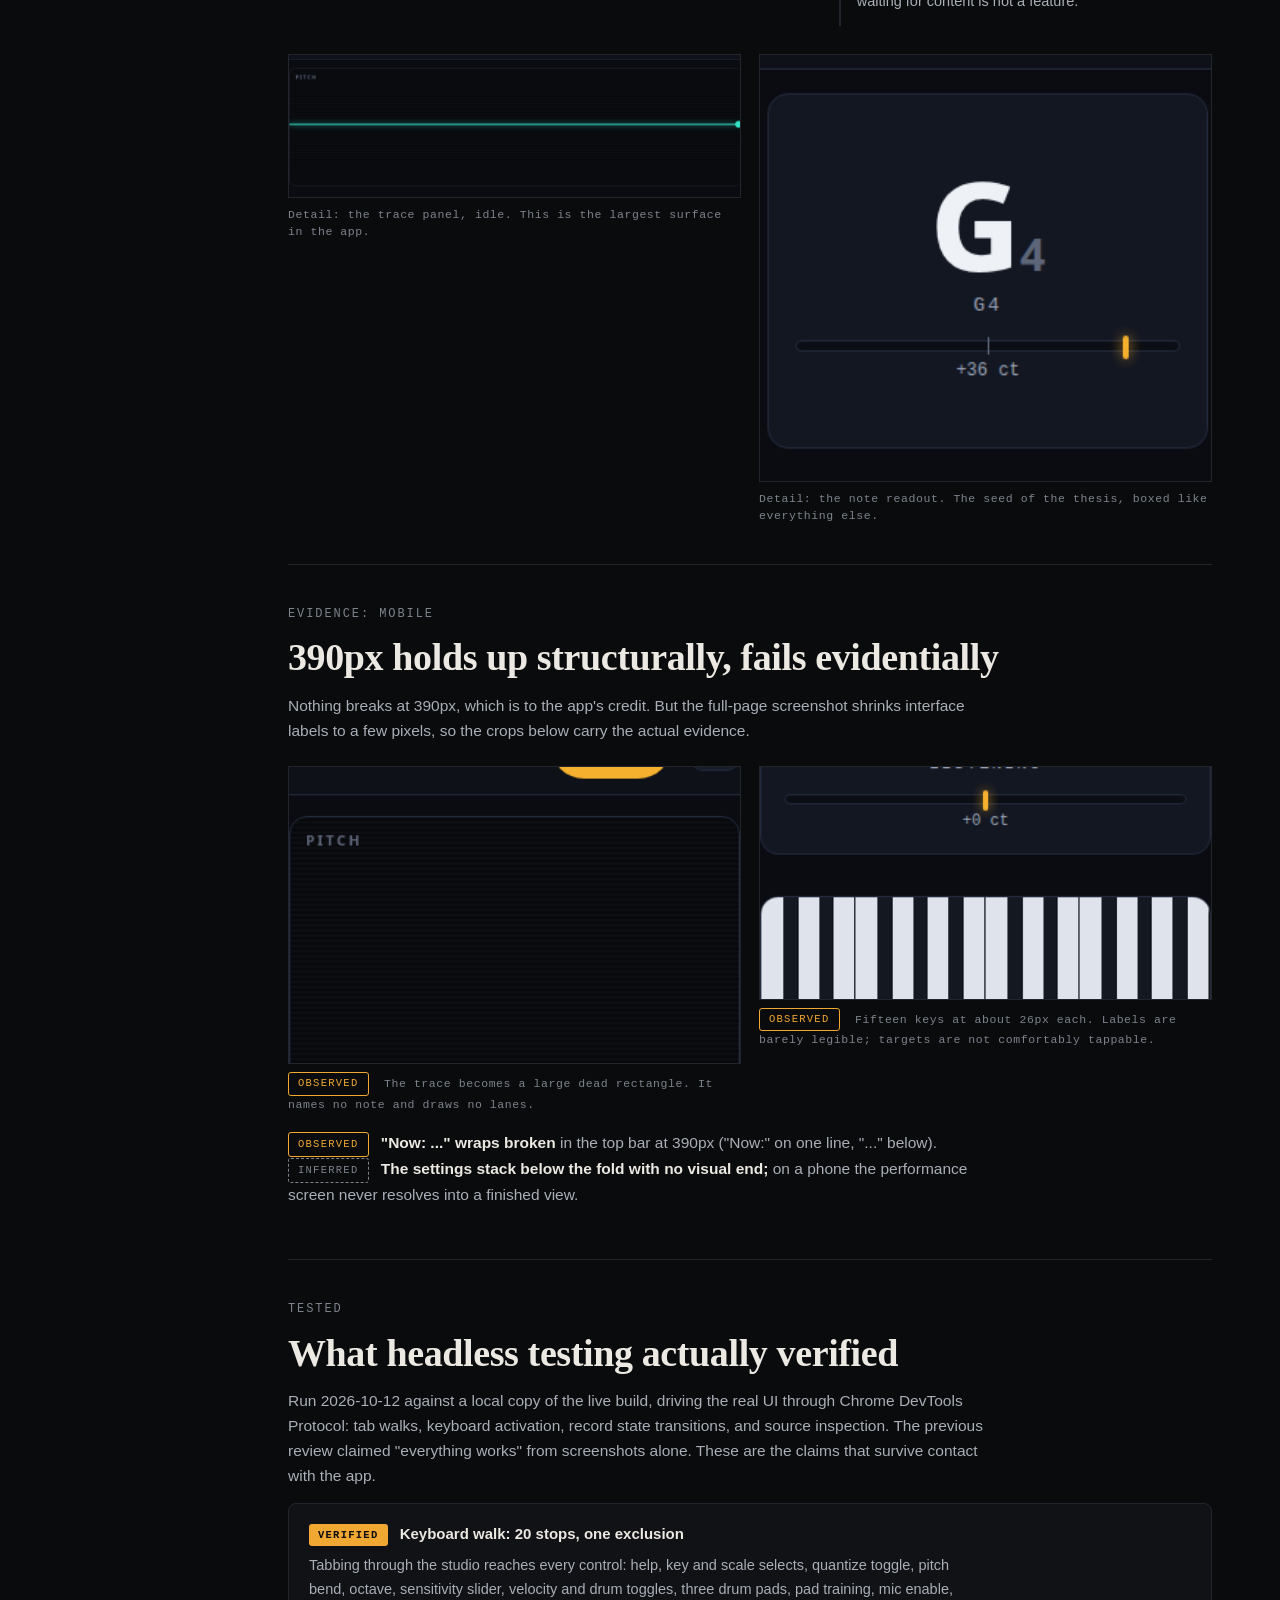
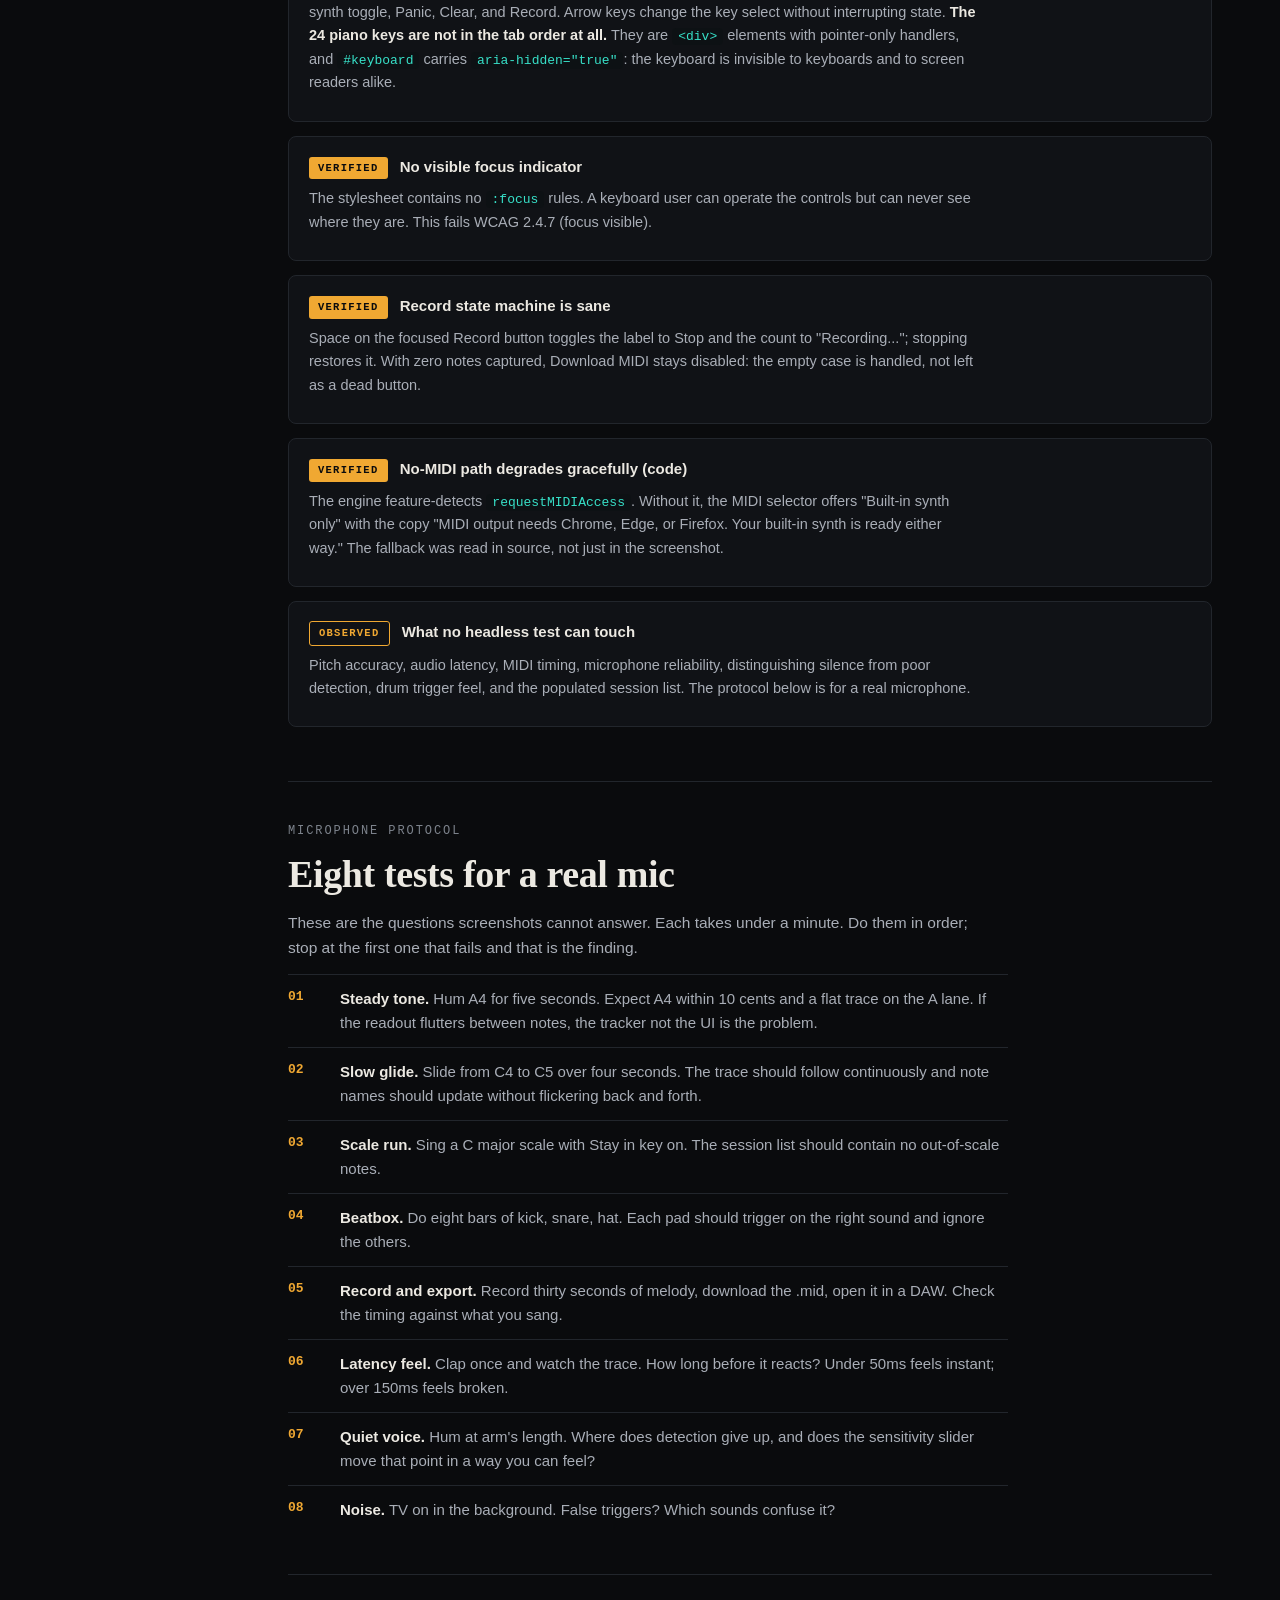
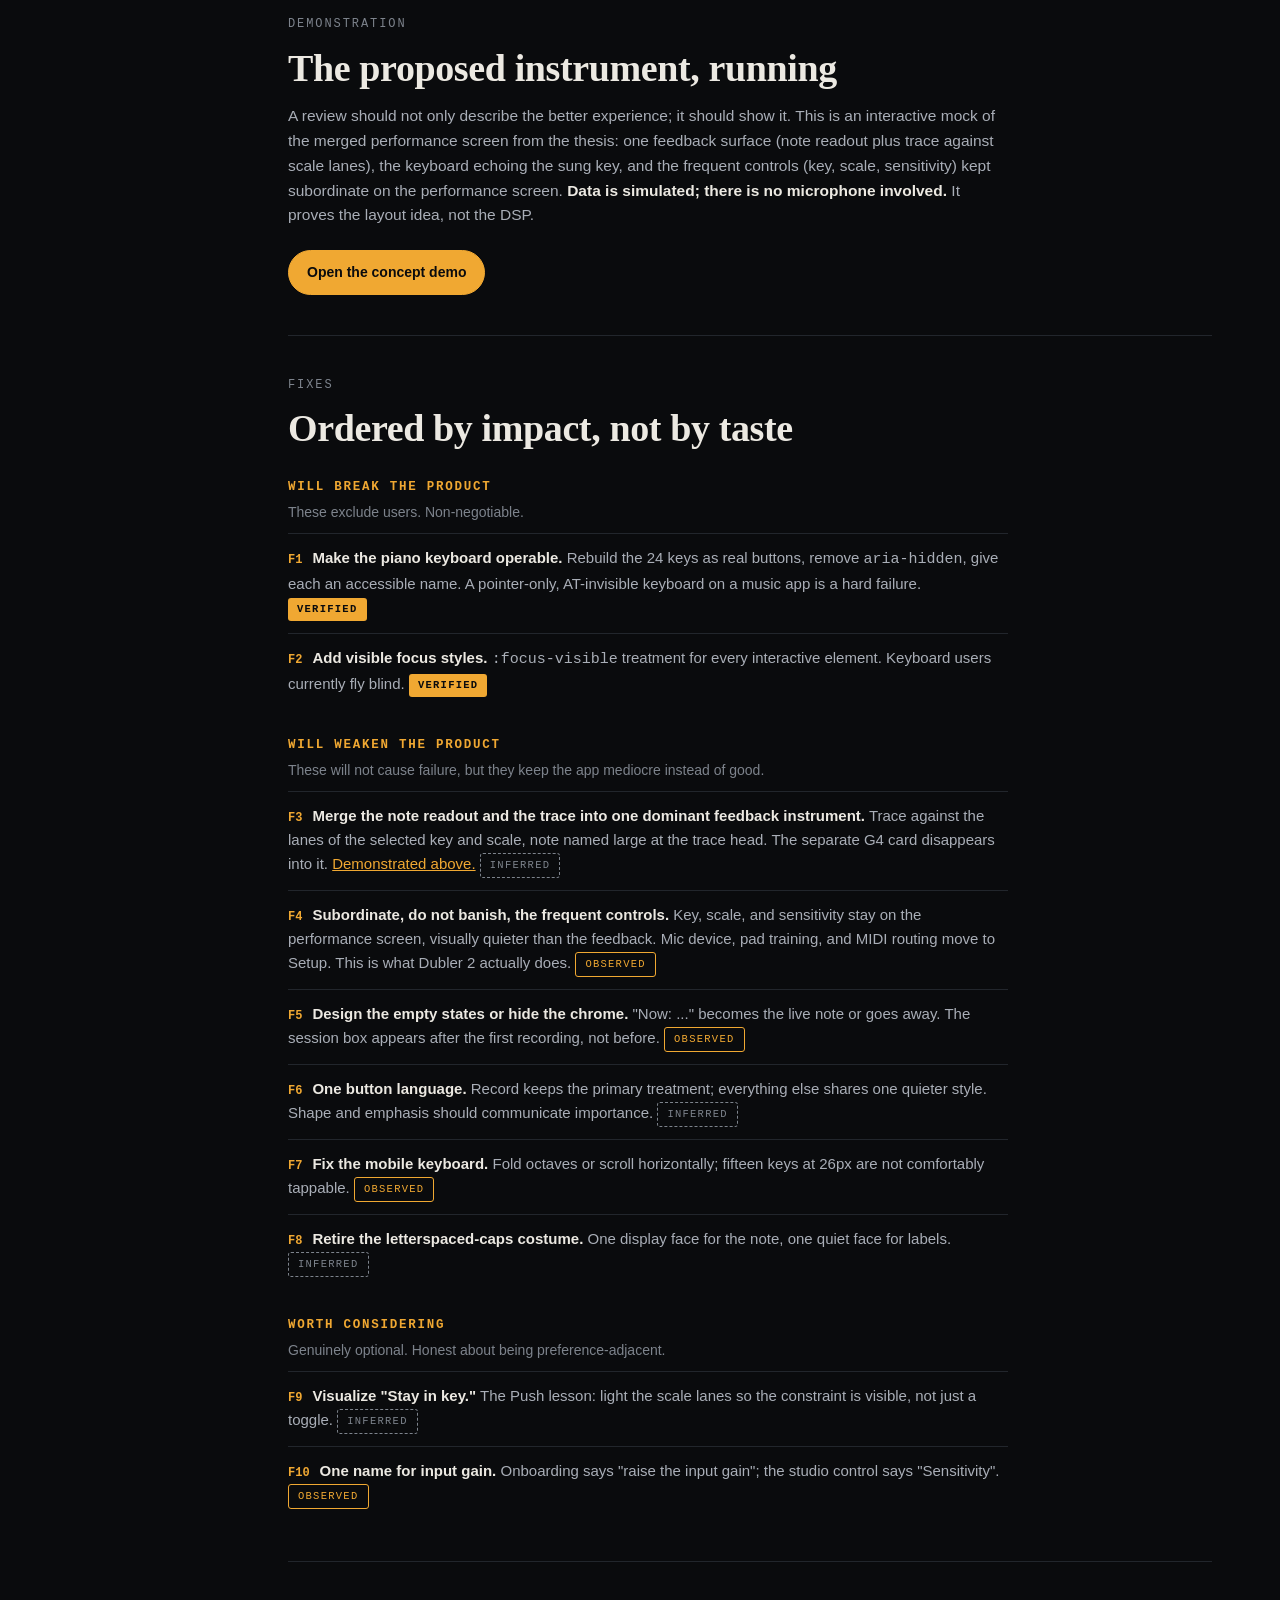
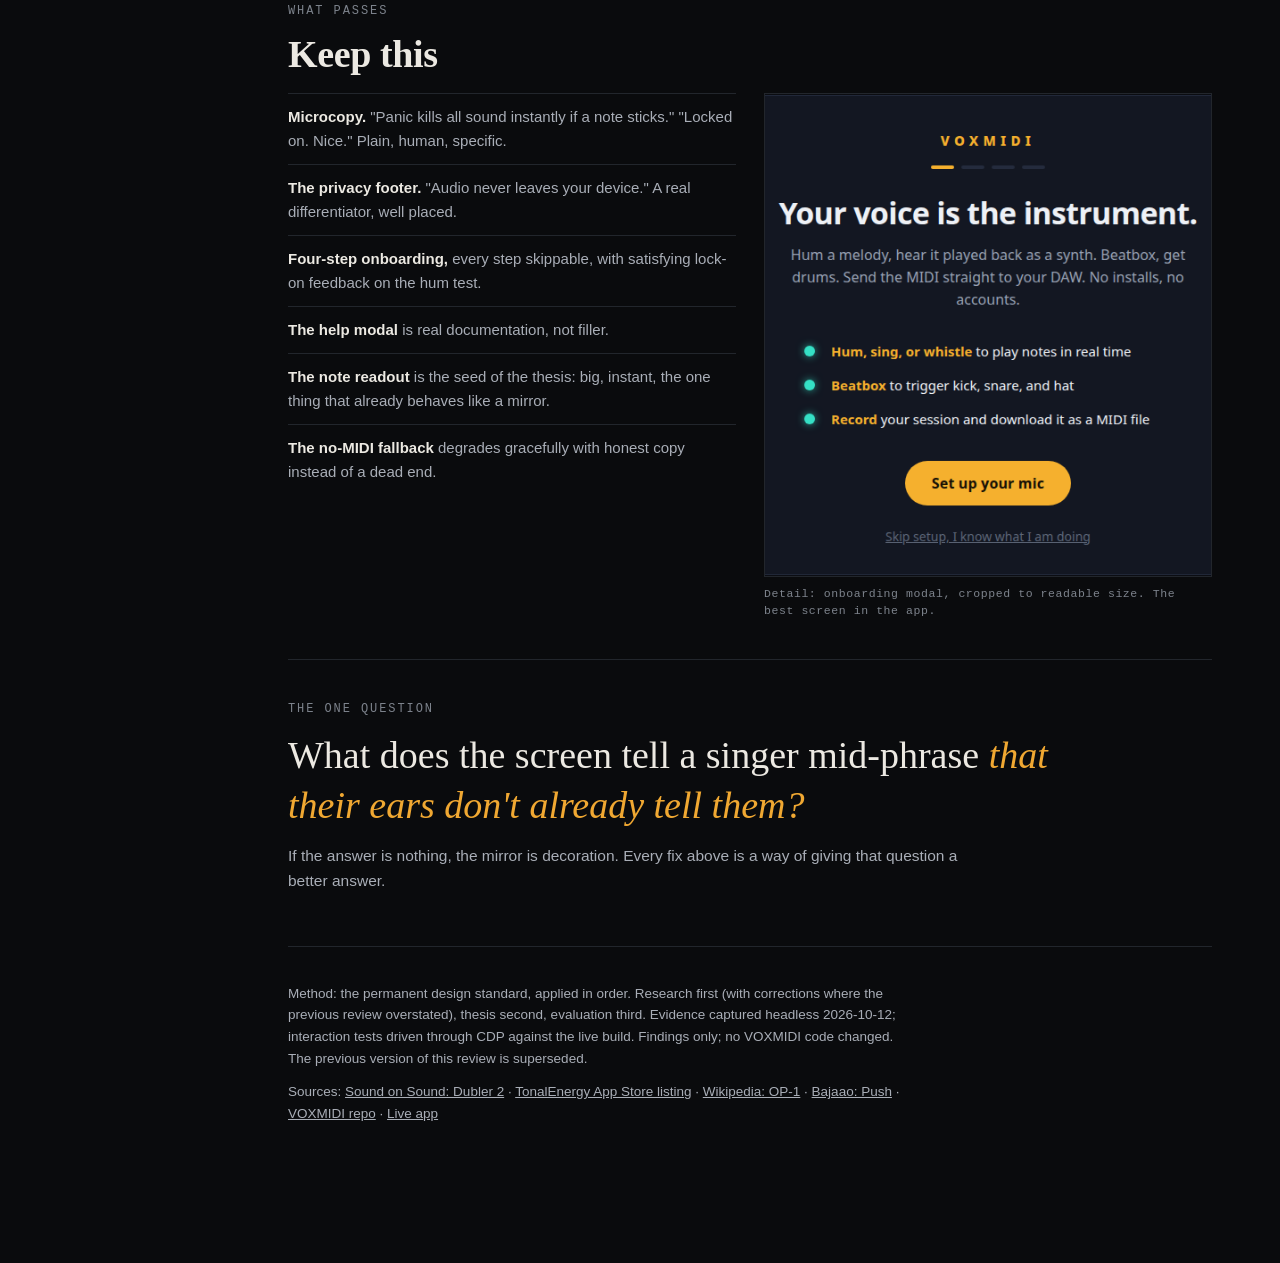
==== commit 711d3dbc: "VOXMIDI review rebuilt from audit: corrected research, claim tiers, headless tests, concept demo" ====
--- a/reviews/voxmidi/index.html
+++ b/reviews/voxmidi/index.html
@@ -3,255 +3,524 @@
 <head>
 <meta charset="utf-8">
 <meta name="viewport" content="width=device-width, initial-scale=1">
-<title>VOXMIDI design review</title>
+<title>VOXMIDI design review: not slop, not yet designed</title>
+<meta name="description" content="A design critique of VOXMIDI, the browser voice-to-MIDI instrument: corrected research, annotated evidence, headless test results, an interactive concept of the proposed performance screen, and a microphone test protocol for the questions no screenshot can answer.">
+<link rel="canonical" href="https://builtbysai.com/unslop/reviews/voxmidi/">
 <style>
   :root{
-    --ink:#0b0c0e; --paper:#e9e7e1; --muted:#8f949c; --faint:#3a3e45;
-    --amber:#f0a832; --rule:#22252a; --mono:ui-monospace,SFMono-Regular,Menlo,Consolas,monospace;
+    --ink:#0a0b0d; --ink2:#101216; --paper:#ece9e2; --muted:#a9aeb7;
+    --dim:#7d838c; --amber:#f0a832; --teal:#37e0c8; --rule:#22262c;
+    --serif:Georgia,'Times New Roman',Times,serif;
+    --sans:-apple-system,BlinkMacSystemFont,"Segoe UI",Inter,Helvetica,Arial,sans-serif;
+    --mono:ui-monospace,SFMono-Regular,Menlo,Consolas,monospace;
   }
   *{box-sizing:border-box; margin:0; padding:0;}
-  html{background:var(--ink);}
-  body{
-    background:var(--ink); color:var(--paper);
-    font-family:-apple-system,BlinkMacSystemFont,"Segoe UI",Inter,Helvetica,Arial,sans-serif;
-    line-height:1.55; -webkit-font-smoothing:antialiased;
-  }
-  .wrap{max-width:1060px; margin:0 auto; padding:0 24px;}
-  header{padding:56px 0 40px; border-bottom:1px solid var(--rule);}
-  .kicker{font-family:var(--mono); font-size:12px; letter-spacing:.14em; color:var(--amber); text-transform:uppercase;}
-  h1{font-size:clamp(34px,5.4vw,58px); line-height:1.08; letter-spacing:-0.02em; margin:18px 0 16px; font-weight:750;}
-  .lede{font-size:17px; color:var(--muted); max-width:640px;}
-  .lede strong{color:var(--paper); font-weight:600;}
-  section{padding:44px 0; border-bottom:1px solid var(--rule);}
-  .secnum{font-family:var(--mono); font-size:12px; letter-spacing:.14em; color:var(--faint); text-transform:uppercase; display:block; margin-bottom:14px;}
-  h2{font-size:clamp(24px,3.4vw,34px); letter-spacing:-0.015em; font-weight:700; margin-bottom:16px;}
-  p{margin-bottom:14px; max-width:680px;}
-  .thesis{
-    font-size:clamp(26px,4.2vw,44px); line-height:1.22; letter-spacing:-0.02em; font-weight:700;
-    max-width:800px; margin:8px 0 20px;
-  }
-  .thesis em{font-style:normal; color:var(--amber);}
-  .refgrid{display:grid; grid-template-columns:repeat(4,1fr); gap:28px; margin:26px 0 8px;}
-  .refgrid figure{margin:0;}
-  .refgrid .rshot{border:1px solid var(--rule); background:#000; line-height:0; overflow:hidden;}
-  .refgrid .rshot img{width:100%; height:150px; object-fit:cover; object-position:top center; display:block;}
-  .refgrid figcaption{font-family:var(--mono); font-size:12.5px; color:var(--amber); font-weight:600; letter-spacing:.08em; margin:12px 0 8px; text-transform:uppercase;}
-  .refgrid p{font-size:13.5px; color:var(--muted); margin:0; line-height:1.5;}
-  .refgrid p strong{color:var(--paper); font-weight:600;}
-  .refnote{font-family:var(--mono); font-size:11px; color:var(--faint); letter-spacing:.06em; text-transform:uppercase; margin-top:14px;}
-  .rooms{display:grid; grid-template-columns:repeat(3,1fr); gap:0; margin-top:8px;}
-  .room{padding:20px 24px 8px 0; border-top:2px solid var(--amber); margin-right:32px;}
-  .room + .room{border-top-color:var(--faint);}
-  .room h3{font-family:var(--mono); font-size:13px; letter-spacing:.14em; color:var(--paper); margin-bottom:10px;}
-  .room p{font-size:14.5px; color:var(--muted);}
-  .room p strong{color:var(--paper); font-weight:600;}
-  figure{margin:8px 0 0;}
-  .shot{position:relative; border:1px solid var(--rule); background:#000; line-height:0;}
-  .shot img{width:100%; height:auto; display:block;}
-  .pin{
-    position:absolute; width:30px; height:30px; margin:-15px 0 0 -15px; line-height:30px; text-align:center;
-    background:var(--amber); color:#0b0c0e; font-family:var(--mono); font-size:14px; font-weight:700;
-    border-radius:50%; box-shadow:0 0 0 3px rgba(240,168,50,.25);
-  }
-  figcaption{font-family:var(--mono); font-size:12px; color:var(--faint); letter-spacing:.06em; margin-top:10px; text-transform:uppercase;}
-  ol.legend{list-style:none; margin-top:18px; display:grid; grid-template-columns:1fr 1fr; gap:10px 32px; counter-reset:leg;}
-  ol.legend li{counter-increment:leg; font-size:14.5px; color:var(--muted); padding-left:34px; position:relative;}
-  ol.legend li::before{
-    content:counter(leg); position:absolute; left:0; top:1px; width:22px; height:22px; line-height:22px; text-align:center;
-    font-family:var(--mono); font-size:12px; font-weight:700; color:var(--amber);
-    border:1px solid var(--amber); border-radius:50%;
-  }
-  ol.legend li strong{color:var(--paper); font-weight:600;}
-  .verdict{margin-top:26px; font-size:16px; color:var(--muted); max-width:700px;}
-  .verdict strong{color:var(--paper);}
-  .keep{display:grid; grid-template-columns:1fr 320px; gap:40px; align-items:start; margin-top:8px;}
-  .keep ul{list-style:none;}
-  .keep li{padding:12px 0; border-top:1px solid var(--rule); font-size:15px; color:var(--muted);}
-  .keep li strong{color:var(--paper); font-weight:600;}
-  .keep .shot img{border:1px solid var(--rule);}
-  ol.fixes{list-style:none; counter-reset:fix; margin-top:8px;}
-  ol.fixes li{
-    counter-increment:fix; padding:14px 0 14px 64px; border-top:1px solid var(--rule);
-    position:relative; font-size:15px; color:var(--muted); max-width:760px;
-  }
-  ol.fixes li::before{
-    content:counter(fix,decimal-leading-zero); position:absolute; left:0; top:14px;
-    font-family:var(--mono); font-size:13px; color:var(--amber); font-weight:700;
-  }
-  ol.fixes li strong{color:var(--paper); font-weight:600;}
-  .prio{font-family:var(--mono); font-size:12px; letter-spacing:.12em; color:var(--amber); text-transform:uppercase; display:block; margin:26px 0 4px;}
-  .prio:first-of-type{margin-top:8px;}
-  footer{padding:36px 0 64px; font-size:13.5px; color:var(--faint);}
-  footer a{color:var(--muted); text-decoration:underline; text-underline-offset:3px;}
-  footer p{max-width:680px;}
-  @media (max-width:1100px){
-    .refgrid{grid-template-columns:repeat(2,1fr);}
-  }
-  @media (max-width:760px){
-    .refgrid{grid-template-columns:1fr; gap:24px;}
-    .rooms{grid-template-columns:1fr;}
-    .room{margin-right:0; padding-right:0;}
-    ol.legend{grid-template-columns:1fr;}
-    .keep{grid-template-columns:1fr;}
-    .keep .shot{max-width:340px;}
+  html{background:var(--ink); scroll-behavior:smooth;}
+  body{background:var(--ink); color:var(--paper); font-family:var(--sans);
+    line-height:1.6; -webkit-font-smoothing:antialiased;}
+  .skip{position:absolute; left:-9999px; top:0; background:var(--amber); color:#0a0b0d;
+    padding:10px 16px; font-weight:700; z-index:200;}
+  .skip:focus{left:8px; top:8px;}
+  .crumbs{border-bottom:1px solid var(--rule); font-family:var(--mono); font-size:12px;
+    letter-spacing:.08em; color:var(--dim); padding:12px 24px; text-transform:uppercase;}
+  .crumbs a{color:var(--muted); text-decoration:none;}
+  .crumbs a:hover{color:var(--amber);}
+  .layout{display:grid; grid-template-columns:220px minmax(0,1fr); max-width:1240px; margin:0 auto;}
+  .toc{position:sticky; top:0; align-self:start; padding:40px 0 40px 24px; max-height:100vh; overflow:auto;}
+  .toc p{font-family:var(--mono); font-size:11px; letter-spacing:.14em; color:var(--dim);
+    text-transform:uppercase; margin-bottom:12px;}
+  .toc ol{list-style:none;}
+  .toc li{margin:7px 0;}
+  .toc a{color:var(--muted); text-decoration:none; font-size:13.5px; line-height:1.4;}
+  .toc a:hover{color:var(--amber);}
+  main{min-width:0; padding:48px 48px 80px;}
+  header.review{padding:8px 0 36px; border-bottom:1px solid var(--rule); margin-bottom:8px;}
+  .kicker{font-family:var(--mono); font-size:12px; letter-spacing:.16em; color:var(--amber); text-transform:uppercase;}
+  h1{font-family:var(--serif); font-size:clamp(38px,5.6vw,64px); line-height:1.04;
+    letter-spacing:-.015em; font-weight:700; margin:16px 0 18px; max-width:16em;}
+  h1 em{font-style:italic; color:var(--amber);}
+  .sub{font-size:17px; color:var(--muted); max-width:44em;}
+  .sub strong{color:var(--paper); font-weight:600;}
+  .applinks{display:flex; flex-wrap:wrap; gap:12px; margin-top:22px;}
+  .applinks a{font-size:14px; font-weight:600; text-decoration:none; border:1px solid #33373e;
+    color:var(--paper); padding:10px 18px; border-radius:999px;}
+  .applinks a.primary{background:var(--amber); border-color:var(--amber); color:#0a0b0d;}
+  .applinks a:hover{border-color:var(--amber);}
+  a{color:var(--amber);}
+  section{padding:40px 0; border-bottom:1px solid var(--rule);}
+  .secnum{font-family:var(--mono); font-size:12px; letter-spacing:.16em; color:var(--dim);
+    text-transform:uppercase; display:block; margin-bottom:12px;}
+  h2{font-family:var(--serif); font-size:clamp(26px,3.6vw,38px); letter-spacing:-.01em;
+    font-weight:700; margin-bottom:14px; max-width:22em; line-height:1.15;}
+  h3{font-size:16px; font-weight:700; margin:26px 0 8px; color:var(--paper);}
+  p{margin-bottom:12px; max-width:46em; color:var(--muted); font-size:15.5px;}
+  p strong, li strong{color:var(--paper); font-weight:600;}
+  /* claim tiers */
+  .tier{display:inline-block; font-family:var(--mono); font-size:10.5px; letter-spacing:.12em;
+    text-transform:uppercase; padding:3px 9px; border-radius:3px; margin-right:8px; vertical-align:1px; white-space:nowrap;}
+  .tier.obs{border:1px solid var(--amber); color:var(--amber);}
+  .tier.inf{border:1px dashed var(--dim); color:var(--dim);}
+  .tier.ver{background:var(--amber); color:#0a0b0d; font-weight:700;}
+  .tierkey{display:flex; flex-wrap:wrap; gap:18px; margin:16px 0 4px; font-size:13.5px; color:var(--muted);}
+  .tierkey span{display:flex; align-items:center; gap:8px;}
+  /* research */
+  .ref{border-top:1px solid var(--rule); padding:26px 0; display:grid;
+    grid-template-columns:minmax(0,5fr) minmax(0,7fr); gap:32px; align-items:start;}
+  .ref:first-of-type{border-top:none;}
+  .ref figure{margin:0;}
+  .ref .shot{border:1px solid var(--rule); background:#000; line-height:0;}
+  .ref .shot img{width:100%; height:auto; display:block;}
+  .ref.portrait .shot{max-width:300px;}
+  .ref figcaption{font-family:var(--mono); font-size:11.5px; color:var(--dim); letter-spacing:.05em; margin-top:8px; line-height:1.5;}
+  .ref figcaption a{color:var(--muted);}
+  .ref h3{font-family:var(--serif); font-size:22px; margin:0 0 10px; font-weight:700;}
+  .ref .correction{background:var(--ink2); border-left:2px solid var(--amber); padding:12px 16px; margin:12px 0;}
+  .ref .correction p{margin:0; font-size:14.5px;}
+  .ref .oldclaim{font-size:14px; color:var(--dim);}
+  .ref .oldclaim strong{color:var(--dim);}
+  /* thesis */
+  .thesis{font-family:var(--serif); font-size:clamp(26px,4vw,42px); line-height:1.25;
+    letter-spacing:-.01em; font-weight:700; max-width:20em; margin:6px 0 18px; color:var(--paper);}
+  .thesis em{font-style:italic; color:var(--amber);}
+  /* evidence */
+  .evgrid{display:grid; grid-template-columns:minmax(0,7fr) minmax(0,5fr); gap:28px; align-items:start; margin-top:18px;}
+  figure.ev{margin:0;}
+  .shotwrap{position:relative; border:1px solid var(--rule); background:#000; line-height:0; cursor:zoom-in;}
+  .shotwrap img{width:100%; height:auto; display:block;}
+  .pin{position:absolute; width:30px; height:30px; margin:-15px 0 0 -15px; border:none; cursor:pointer;
+    background:var(--amber); color:#0a0b0d; font-family:var(--mono); font-size:14px; font-weight:700;
+    border-radius:50%; box-shadow:0 0 0 3px rgba(240,168,50,.25); line-height:30px; text-align:center; padding:0;}
+  .pin:hover{transform:scale(1.15);}
+  .pin:focus-visible{outline:2px solid #fff; outline-offset:2px;}
+  .pin[aria-expanded="true"]{background:#fff; box-shadow:0 0 0 4px rgba(255,255,255,.35);}
+  .pin.pulse{animation:pulse .8s ease 2;}
+  @keyframes pulse{50%{transform:scale(1.35);}}
+  .shotcap{font-family:var(--mono); font-size:11.5px; color:var(--dim); letter-spacing:.05em; margin-top:8px; line-height:1.5;}
+  ol.findings{list-style:none;}
+  ol.findings li{padding:13px 14px 13px 16px; border-left:2px solid var(--rule); margin-bottom:6px;
+    font-size:14.5px; color:var(--muted); cursor:pointer; border-radius:0 6px 6px 0;}
+  ol.findings li:hover{background:#14161a;}
+  ol.findings li.active{border-left-color:var(--amber); background:#15130c;}
+  ol.findings li .fnum{font-family:var(--mono); font-size:12px; color:var(--amber); font-weight:700; margin-right:8px;}
+  ol.findings li:focus-visible{outline:2px solid var(--amber); outline-offset:2px;}
+  .crops{display:grid; grid-template-columns:repeat(2,minmax(0,1fr)); gap:18px; margin-top:22px;}
+  .crops figure{margin:0;}
+  .crops .shotwrap{cursor:zoom-in;}
+  /* tested */
+  .test{border:1px solid var(--rule); border-radius:8px; padding:18px 20px; margin:14px 0; background:var(--ink2);}
+  .test h3{margin:0 0 8px; font-size:15px;}
+  .test p{font-size:14.5px; margin-bottom:8px;}
+  .test code{font-family:var(--mono); font-size:13px; color:var(--teal); background:#0d1114; padding:1px 6px; border-radius:4px;}
+  /* protocol */
+  ol.proto{margin:14px 0 0 0; list-style:none; counter-reset:proto;}
+  ol.proto li{counter-increment:proto; padding:12px 0 12px 52px; position:relative; border-top:1px solid var(--rule);
+    font-size:15px; color:var(--muted); max-width:48em;}
+  ol.proto li::before{content:counter(proto,decimal-leading-zero); position:absolute; left:0; top:12px;
+    font-family:var(--mono); font-size:13px; color:var(--amber); font-weight:700;}
+  /* fixes */
+  .impact{margin-top:26px;}
+  .impact > h3{font-family:var(--mono); font-size:12.5px; letter-spacing:.14em; text-transform:uppercase; color:var(--amber); margin-bottom:4px;}
+  .impact > p.impactwhy{font-size:14px; color:var(--dim); margin-bottom:10px;}
+  ol.fixlist{list-style:none;}
+  ol.fixlist li{padding:12px 0; border-top:1px solid var(--rule); font-size:15px; color:var(--muted); max-width:48em;}
+  ol.fixlist li .flabel{font-family:var(--mono); font-size:12px; color:var(--amber); font-weight:700; margin-right:10px;}
+  /* keep */
+  .keepgrid{display:grid; grid-template-columns:minmax(0,1fr) minmax(0,1fr); gap:28px; margin-top:16px; align-items:start;}
+  .keepgrid ul{list-style:none;}
+  .keepgrid li{padding:11px 0; border-top:1px solid var(--rule); font-size:15px; color:var(--muted);}
+  /* question */
+  .bigq{font-family:var(--serif); font-size:clamp(24px,3.8vw,38px); line-height:1.3; color:var(--paper); max-width:22em; margin:8px 0 14px;}
+  .bigq em{font-style:italic; color:var(--amber);}
+  footer.site{padding:36px 0 70px; font-size:13.5px; color:var(--dim);}
+  footer.site p{max-width:46em; font-size:13.5px;}
+  footer.site a{color:var(--muted);}
+  /* lightbox */
+  .lb{position:fixed; inset:0; background:rgba(4,5,6,.94); display:none; z-index:100;
+    align-items:center; justify-content:center; padding:24px;}
+  .lb.open{display:flex;}
+  .lb img{max-width:96vw; max-height:92vh; object-fit:contain; border:1px solid #333;}
+  .lb .lbclose{position:absolute; top:16px; right:20px; background:var(--amber); color:#0a0b0d;
+    border:none; font-family:var(--mono); font-weight:700; font-size:14px; padding:8px 14px; border-radius:6px; cursor:pointer;}
+  .lb .lbcap{position:absolute; bottom:14px; left:0; right:0; text-align:center; color:var(--muted); font-size:13px; font-family:var(--mono);}
+  :focus-visible{outline:2px solid var(--amber); outline-offset:2px;}
+  @media (max-width:1020px){
+    .layout{grid-template-columns:1fr;}
+    .toc{display:none;}
+    main{padding:36px 22px 60px;}
+    .evgrid{grid-template-columns:1fr;}
+    .ref{grid-template-columns:1fr;}
+    .ref.portrait .shot{max-width:260px;}
+    .keepgrid{grid-template-columns:1fr;}
+    .crops{grid-template-columns:1fr;}
   }
 </style>
 </head>
 <body>
-<div class="wrap">
-
-<header>
-  <span class="kicker">VOXMIDI &middot; design review &middot; 2026-10-12</span>
-  <h1>Not slop. Not yet designed.</h1>
-  <p class="lede">VOXMIDI works. Every control does what it says. What it lacks is a design idea: <strong>the interface fights the performance moment it exists to serve.</strong> This review judges it against the design guide, in order: research, thesis, evaluation. Findings only. No code changed.</p>
-</header>
-
-<section>
-  <span class="secnum">01 &middot; Research</span>
-  <h2>Four instruments, one lesson</h2>
-  <p style="color:var(--muted)">Studied before judging. Each reference earns its place by teaching something VOXMIDI currently ignores.</p>
-  <div class="refgrid">
-    <figure>
-      <div class="rshot"><img src="ref-dubler.jpg" alt="Vochlea Dubler 2 software, Play tab"></div>
-      <figcaption>Vochlea Dubler 2</figcaption>
-      <p><strong>Opens on Play, the performance view.</strong> Setup lives in other tabs. Teaches: performance and configuration are different rooms.</p>
-    </figure>
-    <figure>
-      <div class="rshot"><img src="ref-op1.jpg" alt="Teenage Engineering OP-1 synthesizer"></div>
-      <figcaption>Teenage Engineering OP-1</figcaption>
-      <p><strong>Power on and it is playable.</strong> No menu diving; visual semiotics over words. Teaches: the instrument is the interface.</p>
-    </figure>
-    <figure>
-      <div class="rshot"><img src="ref-push.jpg" alt="Ableton Push controller"></div>
-      <figcaption>Ableton Push</figcaption>
-      <p><strong>Head down, do not look at your monitor.</strong> A performance surface must work at a glance, in peripheral vision.</p>
-    </figure>
-    <figure>
-      <div class="rshot"><img src="ref-tonalenergy.jpg" alt="TonalEnergy tuner pitch analysis"></div>
-      <figcaption>TonalEnergy tuner</figcaption>
-      <p><strong>One question: am I on the note.</strong> Pitch feedback is one thing, shown large and fast.</p>
-    </figure>
-  </div>
-  <p class="refnote">Reference images: product press and review sources</p>
-  <p class="verdict">The common thread: <strong>every one of them separates performance from configuration. The performer looks at one thing. VOXMIDI shows seven at once.</strong></p>
-</section>
-
-<section>
-  <span class="secnum">02 &middot; Thesis</span>
-  <p class="thesis">The voice is the instrument. <em>The screen is the mirror.</em></p>
-  <p style="color:var(--muted)">VOXMIDI is played with the mouth and watched with the eyes. Mid-performance, the singer needs exactly one answer: what note am I on, and am I in the key. Everything else is setup or capture, and neither belongs on the performance surface.</p>
-  <div class="rooms">
-    <div class="room">
-      <h3>PLAY &middot; the home</h3>
-      <p><strong>One feedback surface.</strong> The note named large, the trace drawn against the note lanes of the chosen key and scale. The keyboard lights the key you are singing. One primary action: Record. Panic stays, quiet, because a stuck note is a performance emergency.</p>
-    </div>
-    <div class="room">
-      <h3>SETUP &middot; visited once</h3>
-      <p><strong>Key, scale, mic, sensitivity, pad training.</strong> Dubler 2 puts Play first and settings in tabs; the OP-1 puts the synth first and settings on other screens. Same move.</p>
-    </div>
-    <div class="room">
-      <h3>CAPTURE &middot; a drawer</h3>
-      <p><strong>The session list and MIDI download appear after a recording exists.</strong> An empty box waiting for content is not a feature.</p>
-    </div>
-  </div>
-</section>
-
-<section>
-  <span class="secnum">03 &middot; Evidence</span>
-  <h2>The studio, annotated</h2>
-  <p style="color:var(--muted)">The live studio screen, captured headless at 1280px on 2026-10-12. Every numbered marker is a finding from the evaluation.</p>
-  <figure>
-    <div class="shot">
-      <img src="studio-full.png" alt="VOXMIDI studio screen with numbered annotation markers">
-      <span class="pin" style="left:30%; top:11%;">1</span>
-      <span class="pin" style="left:86%; top:11%;">2</span>
-      <span class="pin" style="left:50%; top:25%;">3</span>
-      <span class="pin" style="left:16%; top:42%;">4</span>
-      <span class="pin" style="left:50%; top:42%;">5</span>
-      <span class="pin" style="left:84%; top:42%;">6</span>
-      <span class="pin" style="left:24%; top:2%;">7</span>
-      <span class="pin" style="left:88%; top:2%;">8</span>
-      <span class="pin" style="left:50%; top:69%;">9</span>
-    </div>
-    <figcaption>Live studio &middot; 1280px &middot; findings keyed below</figcaption>
-  </figure>
-  <ol class="legend">
-    <li><strong>The trace is the hero.</strong> Here it reads thin and clinical, boxed like everything else.</li>
-    <li><strong>The best element in the app,</strong> trapped in a card identical to all seven others.</li>
-    <li><strong>Should echo the voice</strong> by lighting the key being sung. It does not.</li>
-    <li><strong>Setup work on the performance screen:</strong> key, scale, sensitivity, mic.</li>
-    <li><strong>Half dead space.</strong> Pad training is setup work, not performance.</li>
-    <li><strong>Mic picker and MIDI notes</strong> are not the performance surface.</li>
-    <li><strong>&ldquo;Now: ...&rdquo; is a placeholder</strong> where the live note should be.</li>
-    <li><strong>One of seven pill buttons.</strong> Nine radius values. No button system.</li>
-    <li><strong>&ldquo;SESSION 0 notes&rdquo;:</strong> empty chrome shown for an empty state.</li>
-  </ol>
-  <p class="verdict"><strong>Originality:</strong> no idea under the theme. <strong>Hierarchy:</strong> flat, the central failure against the thesis. <strong>Typography:</strong> the default pro-audio costume. <strong>Subtraction:</strong> the weakest area. <strong>Honesty:</strong> passes; everything works. The redesign is a design problem, not a honesty problem.</p>
-</section>
-
-<section>
-  <span class="secnum">04 &middot; Mobile</span>
-  <h2>390px holds up, barely</h2>
-  <p style="color:var(--muted)">Stacks without breakage, which is to its credit. The findings are about touch and priority, not layout bugs.</p>
-  <figure>
-    <div class="shot" style="max-width:340px;">
-      <img src="studio-mobile.png" alt="VOXMIDI studio on mobile with numbered annotation markers">
-      <span class="pin" style="left:50%; top:20%;">1</span>
-      <span class="pin" style="left:50%; top:70%;">2</span>
-      <span class="pin" style="left:50%; top:90%;">3</span>
-    </div>
-    <figcaption>Live studio &middot; 390px</figcaption>
-  </figure>
-  <ol class="legend">
-    <li><strong>The trace names no note</strong> and draws no lanes.</li>
-    <li><strong>15 keys at about 26px each.</strong> Not tappable.</li>
-    <li><strong>Settings stack below the fold</strong> with no end.</li>
-  </ol>
-</section>
-
-<section>
-  <span class="secnum">05 &middot; What passes</span>
-  <h2>Keep this</h2>
-  <div class="keep">
-    <ul>
-      <li><strong>Microcopy worth keeping.</strong> &ldquo;Panic kills all sound instantly if a note sticks.&rdquo; &ldquo;Locked on. Nice.&rdquo; Plain, human, specific.</li>
-      <li><strong>The privacy footer.</strong> &ldquo;Audio never leaves your device.&rdquo; A real differentiator, well placed.</li>
-      <li><strong>Four-step onboarding,</strong> every step skippable, with satisfying lock-on feedback on the hum test.</li>
-      <li><strong>The help modal</strong> is real documentation, not filler.</li>
-      <li><strong>The note readout</strong> is the seed of the thesis. Big, instant, the one thing that already behaves like a mirror.</li>
-    </ul>
-    <div class="shot"><img src="onboarding.png" alt="VOXMIDI onboarding welcome screen"></div>
-  </div>
-</section>
-
-<section>
-  <span class="secnum">06 &middot; Fix list</span>
-  <h2>In thesis order</h2>
-  <span class="prio">P0 &middot; thesis level</span>
-  <ol class="fixes">
-    <li><strong>Split the studio into Play and Setup.</strong> Play shows the merged feedback surface, the live keyboard, Record, and a quiet Panic. Everything else moves.</li>
-    <li><strong>Merge the note readout and the trace into one feedback instrument.</strong> The trace drawn against the note lanes of the selected key and scale, the current note named large at the trace head. This is the mirror. The separate G4 card disappears into it.</li>
-    <li><strong>One button language, two radii maximum.</strong> Record keeps the primary treatment. Everything else shares one quieter style.</li>
-  </ol>
-  <span class="prio">P1 &middot; the thesis, applied outward</span>
-  <ol class="fixes">
-    <li><strong>Capture becomes a drawer.</strong> Session list and Download MIDI appear only after a recording exists.</li>
-    <li><strong>The keyboard becomes the visual echo of the voice.</strong> Highlight the key being sung. On mobile, fold octaves; 15 keys at 26px is not tappable.</li>
-    <li><strong>Drum pads stay on Play as playable pads.</strong> Training them is Setup work and moves there with the wizard.</li>
-  </ol>
-  <span class="prio">P2 &middot; finish work</span>
-  <ol class="fixes">
-    <li><strong>Typography:</strong> one display face for the note, one quiet face for labels. Retire the letterspaced-caps default.</li>
-    <li><strong>One name for input gain.</strong> Onboarding says &ldquo;raise the input gain&rdquo;; the studio control says &ldquo;Sensitivity&rdquo;.</li>
-    <li><strong>Real-mic validation.</strong> Trace legibility while actually singing, and the populated session list. Headless cannot do this.</li>
-  </ol>
-</section>
-
-<footer>
-  <p>Method note: a slop-checker pass on the same evidence scored about 12 percent, entirely from visual-structure tells; the copy audit was clean. It stays a footnote because the design guide, not the meter, is the method. Evidence captured headless on 2026-10-12; Hans&rsquo;s real-device and real-mic verdict is the gate.</p>
-  <p style="margin-top:12px;">Full text review: <a href="https://github.com/builtbysai/unslop/blob/main/reviews/VOXMIDI-design-guide-review.md">VOXMIDI-design-guide-review.md</a> &middot; Live app: <a href="https://builtbysai.com/VOXMIDI/">builtbysai.com/VOXMIDI</a></p>
-</footer>
-
+<a class="skip" href="#main">Skip to review content</a>
+<nav class="crumbs" aria-label="Breadcrumb"><a href="https://builtbysai.com/unslop/">unslop hub</a> / <a href="https://builtbysai.com/unslop/">reviews</a> / VOXMIDI design review</nav>
+<div class="layout">
+  <nav class="toc" aria-label="Review contents">
+    <p>Contents</p>
+    <ol>
+      <li><a href="#method">How to read this</a></li>
+      <li><a href="#research">Research, corrected</a></li>
+      <li><a href="#thesis">Thesis</a></li>
+      <li><a href="#evidence">Evidence: the studio</a></li>
+      <li><a href="#mobile">Evidence: mobile</a></li>
+      <li><a href="#tested">Tested headless</a></li>
+      <li><a href="#protocol">Microphone protocol</a></li>
+      <li><a href="#concept">Concept demo</a></li>
+      <li><a href="#fixes">Fixes by impact</a></li>
+      <li><a href="#keep">What passes</a></li>
+      <li><a href="#question">The one question</a></li>
+    </ol>
+  </nav>
+  <main id="main">
+    <header class="review">
+      <span class="kicker">VOXMIDI &middot; design review &middot; 2026-10-12, rebuilt</span>
+      <h1>Not slop. <em>Not yet designed.</em></h1>
+      <p class="sub"><strong>VOXMIDI</strong> turns humming, singing, or beatboxing into MIDI in the browser. The DSP is real and the code is honest. What it lacks is a design idea: <strong>the interface fights the performance moment it exists to serve.</strong> This review corrects its own earlier research errors, shows its evidence, and says plainly what was tested and what was not.</p>
+      <div class="applinks">
+        <a class="primary" href="https://builtbysai.com/VOXMIDI/">Open the live app</a>
+        <a href="concept/">Try the performance concept (simulated)</a>
+      </div>
+    </header>
+
+    <section id="method" aria-labelledby="method-h">
+      <span class="secnum">How to read this</span>
+      <h2 id="method-h">Claims carry their evidence tier</h2>
+      <div class="tierkey">
+        <span><span class="tier obs">Observed</span> seen in screenshots or source</span>
+        <span><span class="tier inf">Inferred</span> reasoned from evidence, labeled</span>
+        <span><span class="tier ver">Verified</span> tested headless on 2026-10-12</span>
+      </div>
+      <p><strong>Assumptions, stated once.</strong> The reviewer has no microphone in this environment, so every screenshot shows the app idle or with simulated input. Idle-state observations are labeled as such; they are not performance findings. Reference interfaces were studied from published reviews and product documentation, not from hands-on use; each cites its source. Nothing here changes VOXMIDI's code.</p>
+      <p><strong>What headless testing cannot do:</strong> establish pitch accuracy, audio latency, MIDI timing, microphone reliability, or how any of it feels with real sound. Those questions get a test protocol below instead of a verdict.</p>
+    </section>
+
+    <section id="research" aria-labelledby="research-h">
+      <span class="secnum">Research</span>
+      <h2 id="research-h">Four references, honestly this time</h2>
+      <p>The previous version of this review used these four products to support one conclusion: separate performance from configuration. That was too neat, and in one case the evidence contradicted the claim. Each reference below shows what was claimed before, what the evidence actually shows, and the lesson that survives correction.</p>
+
+      <div class="ref">
+        <figure>
+          <div class="shot"><img src="ref-dubler.jpg" alt="Vochlea Dubler 2 Play tab: drum trigger pads left, pitch section with note wheel center, vowel controls right, key and scale selectors below"></div>
+          <figcaption>Screenshot: Dubler 2 Play tab. Source: <a href="https://www.soundonsound.com/reviews/vochlea-dubler-2">Sound on Sound review</a></figcaption>
+        </figure>
+        <div>
+          <h3>Vochlea Dubler 2</h3>
+          <p class="oldclaim"><strong>Previously claimed:</strong> "Opens on Play, the performance view. Setup lives in other tabs. Performance and configuration are different rooms."</p>
+          <div class="correction"><p><span class="tier obs">Observed</span> The Play tab keeps <strong>two Sensitivity sliders, a Stickiness slider, Key and scale selectors, chord type, octave shift, eight drum trigger pads, and vowel controls</strong> visible on the performance screen. Training, chord mapping, and assignment live one tab away. Sound on Sound's review confirms the Pitch section's input level and Stickiness controls sit on the Play tab.</p></div>
+          <p><strong>The honest lesson is frequent versus infrequent, not performance versus setup.</strong> Dubler 2 keeps the controls a performer touches mid-session within reach and moves the rest one tab away. VOXMIDI's key, scale, and sensitivity selectors are legitimately mid-performance controls; a singer changes key between songs. The failure is not their presence. It is that they sit at equal weight with set-up-once choices like the mic device picker, pad training, and MIDI routing.</p>
+        </div>
+      </div>
+
+      <div class="ref portrait">
+        <figure>
+          <div class="shot"><img src="ref-tonalenergy.jpg" alt="TonalEnergy analysis screen: frequency graph, note readout with cents, pitch-over-time plot, tab bar with tuner, tone generator, analysis, and preferences"></div>
+          <figcaption>Screenshot: TonalEnergy analysis page. Source: <a href="https://itunes.apple.com/us/app/tonalenergy-tuner/id497716362?mt=8">App Store listing</a></figcaption>
+        </figure>
+        <div>
+          <h3>TonalEnergy tuner</h3>
+          <p class="oldclaim"><strong>Previously claimed:</strong> "One question: am I on the note. Pitch feedback is one thing, shown large and fast."</p>
+          <div class="correction"><p><span class="tier obs">Observed</span> TonalEnergy is a <strong>full practice suite</strong>: tuner, metronome, waveform and harmonic analysis, recorder, tone generator, ear training, per its feature list. The analysis screen above is dense: frequency graph, cents readout, plot controls, four tabs. It is not simple.</p></div>
+          <p><strong>The honest lesson is dominance hierarchy, not simplicity.</strong> TonalEnergy's main tuner screen leads with one dominant visual (a large animated tuner with a smiley reward on pitch) while note name, octave, and cents sit subordinate around it, and the rest of the toolkit stays one tap away. For VOXMIDI: make the primary feedback the biggest thing on screen and subordinate the rest. Do not pretend the product is one question when it ships four capabilities.</p>
+        </div>
+      </div>
+
+      <div class="ref">
+        <figure>
+          <div class="shot"><img src="ref-op1.jpg" alt="Teenage Engineering OP-1 hardware: color-coded knobs, small OLED screen, piano-style keys"></div>
+          <figcaption>Photo: OP-1 hardware. Source: <a href="https://en.wikipedia.org/wiki/Teenage_Engineering_OP-1">Wikipedia: Teenage Engineering OP-1</a></figcaption>
+        </figure>
+        <div>
+          <h3>Teenage Engineering OP-1</h3>
+          <p class="oldclaim"><strong>Previously claimed:</strong> "Power on and it is playable. The instrument is the interface."</p>
+          <div class="correction"><p><span class="tier obs">Observed</span> The OP-1 is <strong>hardware</strong>: four physical knobs that act as macro controllers per synth engine, tactile keys, and a tiny OLED you barely read. Its screen can be small because hands know where they are without looking. Latency is zero because it is a circuit, not a browser tab.</p></div>
+          <p><strong>The lesson inverts for a screen instrument.</strong> What transfers: decide-for-the-user defaults (four knobs means four parameters, no more), visual metaphor over labels, constraints that accelerate decisions. What does not: minimizing screen attention. The OP-1 avoids the screen because hands are busy; VOXMIDI's screen is the <em>only</em> feedback channel. It must earn the singer's eyes, not avoid them. The previous review had this backwards.</p>
+        </div>
+      </div>
+
+      <div class="ref">
+        <figure>
+          <div class="shot"><img src="ref-push.jpg" alt="Ableton Push hardware: 8 by 8 pad grid with scale notes lit, display strip above"></div>
+          <figcaption>Photo: Ableton Push. Source: <a href="https://www.bajaao.com/blogs/blog/how-to-compose-melodies-and-chords-with-ableton-push">Bajaao: composing with Push</a></figcaption>
+        </figure>
+        <div>
+          <h3>Ableton Push</h3>
+          <p class="oldclaim"><strong>Previously claimed:</strong> "Head down, do not look at your monitor. A performance surface must work at a glance."</p>
+          <div class="correction"><p><span class="tier obs">Observed</span> Push's "don't look at the monitor" works because <strong>Push has its own display and 64 tactile pads</strong>: attention moves to hardware, not away from feedback. In Key mode the pads show only in-scale notes (root highlighted); the Scale button changes key and scale.</p></div>
+          <p><strong>What transfers is the constraint, not the glanceability.</strong> In Key mode makes a novice musical without theory by removing wrong notes. VOXMIDI already has "Stay in key" but never visualizes it; drawing the trace against scale lanes is this lesson applied. What does not transfer: the glance claim. A singer watching a screen for pitch feedback needs <em>sustained</em> attention, which is a harder design problem than peripheral glances, and the honest version of this review admits it.</p>
+        </div>
+      </div>
+    </section>
+
+    <section id="thesis" aria-labelledby="thesis-h">
+      <span class="secnum">Thesis, revised</span>
+      <h2 id="thesis-h" class="sr-only" style="position:absolute;left:-9999px;">Revised design thesis</h2>
+      <p class="thesis">The voice is the instrument. <em>The screen must earn the singer's eyes.</em></p>
+      <p>VOXMIDI is played with the mouth and watched with the eyes, and the screen is the only feedback channel it has. Mid-performance the singer needs one dominant answer: what note am I on, and am I in the key. The corrected research reshapes the old three-rooms idea into something defensible:</p>
+      <p><strong>One dominant feedback surface.</strong> The note readout and the pitch trace become a single instrument, the trace drawn against the lanes of the chosen key and scale. This is the mirror; it is the biggest thing on screen because it is the thing being watched.</p>
+      <p><strong>Frequent controls stay, subordinate.</strong> Key, scale, and sensitivity are mid-performance controls. Dubler 2's actual pattern keeps them on the performance screen but visually quieter than the feedback. Set-up-once choices (mic device, pad training, MIDI routing) move out.</p>
+      <p><strong>The keyboard echoes.</strong> It lights the key being sung. It is the visual echo of the voice, not a second instrument competing for space.</p>
+    </section>
+
+    <section id="evidence" aria-labelledby="evidence-h">
+      <span class="secnum">Evidence</span>
+      <h2 id="evidence-h">The studio, annotated</h2>
+      <p>Live studio captured headless at 1280px, idle (no microphone in this environment). Select a marker to highlight its finding; select a finding to pulse its marker. Select any image to view it at native resolution.</p>
+      <div class="evgrid">
+        <figure class="ev">
+          <div class="shotwrap" data-full="studio-full.png" tabindex="0" role="button" aria-label="Open full studio screenshot at native resolution">
+            <img src="studio-full.png" alt="VOXMIDI studio screen: pitch trace panel, note readout card, piano keyboard, and three settings cards">
+            <button class="pin" style="left:35%; top:16%;" data-f="f1" aria-expanded="false" aria-label="Finding 1: blank trace panel">1</button>
+            <button class="pin" style="left:88%; top:16%;" data-f="f2" aria-expanded="false" aria-label="Finding 2: note readout trapped in a card">2</button>
+            <button class="pin" style="left:50%; top:38%;" data-f="f3" aria-expanded="false" aria-label="Finding 3: keyboard prominence">3</button>
+            <button class="pin" style="left:16%; top:63%;" data-f="f4" aria-expanded="false" aria-label="Finding 4: setup on the performance screen">4</button>
+            <button class="pin" style="left:50%; top:63%;" data-f="f5" aria-expanded="false" aria-label="Finding 5: drums card dead space">5</button>
+            <button class="pin" style="left:84%; top:63%;" data-f="f6" aria-expanded="false" aria-label="Finding 6: output card is configuration">6</button>
+            <button class="pin" style="left:24%; top:2.5%;" data-f="f7" aria-expanded="false" aria-label="Finding 7: Now placeholder">7</button>
+            <button class="pin" style="left:90%; top:2.5%;" data-f="f8" aria-expanded="false" aria-label="Finding 8: pill buttons">8</button>
+            <button class="pin" style="left:50%; top:90%;" data-f="f9" aria-expanded="false" aria-label="Finding 9: empty session chrome">9</button>
+          </div>
+          <figcaption class="shotcap">Live studio &middot; 1280px &middot; idle, no microphone &middot; select to enlarge</figcaption>
+        </figure>
+        <ol class="findings" aria-label="Annotated findings">
+          <li id="f1" tabindex="0"><span class="fnum">1</span><span class="tier obs">Observed</span><strong>The hero is blank.</strong> The trace panel is the largest surface on screen. Idle, it shows a flat line in an empty box. A mirror with nothing in it. <a href="#concept">The concept</a> shows what this surface is for.</li>
+          <li id="f2" tabindex="0"><span class="fnum">2</span><span class="tier obs">Observed</span><strong>The best element, trapped.</strong> The note readout (G4, +36 ct) is the most alive thing in the app, sitting in a card identical to the other six.</li>
+          <li id="f3" tabindex="0"><span class="fnum">3</span><span class="tier inf">Inferred</span><strong>Prominence misstates role.</strong> The keyboard takes major vertical space as an audition tool, but never echoes the sung note. It reads as a second instrument competing with the voice.</li>
+          <li id="f4" tabindex="0"><span class="fnum">4</span><span class="tier obs">Observed</span><strong>Setup at full weight.</strong> Key, scale, pitch bend, octave, sensitivity: all visible at once, all the same visual weight as the feedback.</li>
+          <li id="f5" tabindex="0"><span class="fnum">5</span><span class="tier obs">Observed</span><strong>Half dead space.</strong> The DRUMS card holds three pads, a training button, and empty air. Pad training is setup work wearing a performance costume.</li>
+          <li id="f6" tabindex="0"><span class="fnum">6</span><span class="tier obs">Observed</span><strong>Configuration, not performance.</strong> The OUTPUT card (mic picker, MIDI routing notes) answers questions nobody asks mid-song.</li>
+          <li id="f7" tabindex="0"><span class="fnum">7</span><span class="tier obs">Observed</span><strong>A placeholder ships visible.</strong> "Now: ..." sits in the top bar where the live note should be.</li>
+          <li id="f8" tabindex="0"><span class="fnum">8</span><span class="tier inf">Inferred</span><strong>One visual language for every action.</strong> Seven pill buttons; Record (primary) competes with Clear (tertiary). Shape and emphasis do not communicate importance.</li>
+          <li id="f9" tabindex="0"><span class="fnum">9</span><span class="tier obs">Observed</span><strong>Empty chrome for an empty state.</strong> "SESSION 0 notes" with a vacant box. An empty box waiting for content is not a feature.</li>
+        </ol>
+      </div>
+      <div class="crops">
+        <figure>
+          <div class="shotwrap" data-full="detail/trace-panel.png" tabindex="0" role="button" aria-label="Open trace panel detail at native resolution">
+            <img src="detail/trace-panel.png" alt="Detail: the pitch trace panel showing a flat line in an empty dark box">
+          </div>
+          <figcaption class="shotcap">Detail: the trace panel, idle. This is the largest surface in the app.</figcaption>
+        </figure>
+        <figure>
+          <div class="shotwrap" data-full="detail/note-card.png" tabindex="0" role="button" aria-label="Open note card detail at native resolution">
+            <img src="detail/note-card.png" alt="Detail: the note readout card showing G4 with cents deviation">
+          </div>
+          <figcaption class="shotcap">Detail: the note readout. The seed of the thesis, boxed like everything else.</figcaption>
+        </figure>
+      </div>
+    </section>
+
+    <section id="mobile" aria-labelledby="mobile-h">
+      <span class="secnum">Evidence: mobile</span>
+      <h2 id="mobile-h">390px holds up structurally, fails evidentially</h2>
+      <p>Nothing breaks at 390px, which is to the app's credit. But the full-page screenshot shrinks interface labels to a few pixels, so the crops below carry the actual evidence.</p>
+      <div class="crops">
+        <figure>
+          <div class="shotwrap" data-full="detail/m-trace.png" tabindex="0" role="button" aria-label="Open mobile trace detail at native resolution">
+            <img src="detail/m-trace.png" alt="Detail: mobile trace panel, a large empty dark rectangle">
+          </div>
+          <figcaption class="shotcap"><span class="tier obs">Observed</span> The trace becomes a large dead rectangle. It names no note and draws no lanes.</figcaption>
+        </figure>
+        <figure>
+          <div class="shotwrap" data-full="detail/m-keyboard.png" tabindex="0" role="button" aria-label="Open mobile keyboard detail at native resolution">
+            <img src="detail/m-keyboard.png" alt="Detail: mobile piano keyboard, fifteen keys crammed with tiny labels">
+          </div>
+          <figcaption class="shotcap"><span class="tier obs">Observed</span> Fifteen keys at about 26px each. Labels are barely legible; targets are not comfortably tappable.</figcaption>
+        </figure>
+      </div>
+      <p style="margin-top:18px;"><span class="tier obs">Observed</span> <strong>"Now: ..." wraps broken</strong> in the top bar at 390px ("Now:" on one line, "..." below). <span class="tier inf">Inferred</span> <strong>The settings stack below the fold with no visual end;</strong> on a phone the performance screen never resolves into a finished view.</p>
+    </section>
+
+    <section id="tested" aria-labelledby="tested-h">
+      <span class="secnum">Tested</span>
+      <h2 id="tested-h">What headless testing actually verified</h2>
+      <p>Run 2026-10-12 against a local copy of the live build, driving the real UI through Chrome DevTools Protocol: tab walks, keyboard activation, record state transitions, and source inspection. The previous review claimed "everything works" from screenshots alone. These are the claims that survive contact with the app.</p>
+
+      <div class="test">
+        <h3><span class="tier ver">Verified</span> Keyboard walk: 20 stops, one exclusion</h3>
+        <p>Tabbing through the studio reaches every control: help, key and scale selects, quantize toggle, pitch bend, octave, sensitivity slider, velocity and drum toggles, three drum pads, pad training, mic enable, synth toggle, Panic, Clear, and Record. Arrow keys change the key select without interrupting state. <strong>The 24 piano keys are not in the tab order at all.</strong> They are <code>&lt;div&gt;</code> elements with pointer-only handlers, and <code>#keyboard</code> carries <code>aria-hidden="true"</code>: the keyboard is invisible to keyboards and to screen readers alike.</p>
+      </div>
+      <div class="test">
+        <h3><span class="tier ver">Verified</span> No visible focus indicator</h3>
+        <p>The stylesheet contains no <code>:focus</code> rules. A keyboard user can operate the controls but can never see where they are. This fails WCAG 2.4.7 (focus visible).</p>
+      </div>
+      <div class="test">
+        <h3><span class="tier ver">Verified</span> Record state machine is sane</h3>
+        <p>Space on the focused Record button toggles the label to Stop and the count to "Recording..."; stopping restores it. With zero notes captured, Download MIDI stays disabled: the empty case is handled, not left as a dead button.</p>
+      </div>
+      <div class="test">
+        <h3><span class="tier ver">Verified</span> No-MIDI path degrades gracefully (code)</h3>
+        <p>The engine feature-detects <code>requestMIDIAccess</code>. Without it, the MIDI selector offers "Built-in synth only" with the copy "MIDI output needs Chrome, Edge, or Firefox. Your built-in synth is ready either way." The fallback was read in source, not just in the screenshot.</p>
+      </div>
+      <div class="test">
+        <h3><span class="tier obs">Observed</span> What no headless test can touch</h3>
+        <p>Pitch accuracy, audio latency, MIDI timing, microphone reliability, distinguishing silence from poor detection, drum trigger feel, and the populated session list. The protocol below is for a real microphone.</p>
+      </div>
+    </section>
+
+    <section id="protocol" aria-labelledby="protocol-h">
+      <span class="secnum">Microphone protocol</span>
+      <h2 id="protocol-h">Eight tests for a real mic</h2>
+      <p>These are the questions screenshots cannot answer. Each takes under a minute. Do them in order; stop at the first one that fails and that is the finding.</p>
+      <ol class="proto">
+        <li><strong>Steady tone.</strong> Hum A4 for five seconds. Expect A4 within 10 cents and a flat trace on the A lane. If the readout flutters between notes, the tracker not the UI is the problem.</li>
+        <li><strong>Slow glide.</strong> Slide from C4 to C5 over four seconds. The trace should follow continuously and note names should update without flickering back and forth.</li>
+        <li><strong>Scale run.</strong> Sing a C major scale with Stay in key on. The session list should contain no out-of-scale notes.</li>
+        <li><strong>Beatbox.</strong> Do eight bars of kick, snare, hat. Each pad should trigger on the right sound and ignore the others.</li>
+        <li><strong>Record and export.</strong> Record thirty seconds of melody, download the .mid, open it in a DAW. Check the timing against what you sang.</li>
+        <li><strong>Latency feel.</strong> Clap once and watch the trace. How long before it reacts? Under 50ms feels instant; over 150ms feels broken.</li>
+        <li><strong>Quiet voice.</strong> Hum at arm's length. Where does detection give up, and does the sensitivity slider move that point in a way you can feel?</li>
+        <li><strong>Noise.</strong> TV on in the background. False triggers? Which sounds confuse it?</li>
+      </ol>
+    </section>
+
+    <section id="concept" aria-labelledby="concept-h">
+      <span class="secnum">Demonstration</span>
+      <h2 id="concept-h">The proposed instrument, running</h2>
+      <p>A review should not only describe the better experience; it should show it. This is an interactive mock of the merged performance screen from the thesis: one feedback surface (note readout plus trace against scale lanes), the keyboard echoing the sung key, and the frequent controls (key, scale, sensitivity) kept subordinate on the performance screen. <strong>Data is simulated; there is no microphone involved.</strong> It proves the layout idea, not the DSP.</p>
+      <div class="applinks"><a class="primary" href="concept/">Open the concept demo</a></div>
+    </section>
+
+    <section id="fixes" aria-labelledby="fixes-h">
+      <span class="secnum">Fixes</span>
+      <h2 id="fixes-h">Ordered by impact, not by taste</h2>
+
+      <div class="impact">
+        <h3>Will break the product</h3>
+        <p class="impactwhy">These exclude users. Non-negotiable.</p>
+        <ol class="fixlist">
+          <li><span class="flabel">F1</span><strong>Make the piano keyboard operable.</strong> Rebuild the 24 keys as real buttons, remove <code>aria-hidden</code>, give each an accessible name. A pointer-only, AT-invisible keyboard on a music app is a hard failure. <span class="tier ver">Verified</span></li>
+          <li><span class="flabel">F2</span><strong>Add visible focus styles.</strong> <code>:focus-visible</code> treatment for every interactive element. Keyboard users currently fly blind. <span class="tier ver">Verified</span></li>
+        </ol>
+      </div>
+
+      <div class="impact">
+        <h3>Will weaken the product</h3>
+        <p class="impactwhy">These will not cause failure, but they keep the app mediocre instead of good.</p>
+        <ol class="fixlist">
+          <li><span class="flabel">F3</span><strong>Merge the note readout and the trace into one dominant feedback instrument.</strong> Trace against the lanes of the selected key and scale, note named large at the trace head. The separate G4 card disappears into it. <a href="concept/">Demonstrated above.</a> <span class="tier inf">Inferred</span></li>
+          <li><span class="flabel">F4</span><strong>Subordinate, do not banish, the frequent controls.</strong> Key, scale, and sensitivity stay on the performance screen, visually quieter than the feedback. Mic device, pad training, and MIDI routing move to Setup. This is what Dubler 2 actually does. <span class="tier obs">Observed</span></li>
+          <li><span class="flabel">F5</span><strong>Design the empty states or hide the chrome.</strong> "Now: ..." becomes the live note or goes away. The session box appears after the first recording, not before. <span class="tier obs">Observed</span></li>
+          <li><span class="flabel">F6</span><strong>One button language.</strong> Record keeps the primary treatment; everything else shares one quieter style. Shape and emphasis should communicate importance. <span class="tier inf">Inferred</span></li>
+          <li><span class="flabel">F7</span><strong>Fix the mobile keyboard.</strong> Fold octaves or scroll horizontally; fifteen keys at 26px are not comfortably tappable. <span class="tier obs">Observed</span></li>
+          <li><span class="flabel">F8</span><strong>Retire the letterspaced-caps costume.</strong> One display face for the note, one quiet face for labels. <span class="tier inf">Inferred</span></li>
+        </ol>
+      </div>
+
+      <div class="impact">
+        <h3>Worth considering</h3>
+        <p class="impactwhy">Genuinely optional. Honest about being preference-adjacent.</p>
+        <ol class="fixlist">
+          <li><span class="flabel">F9</span><strong>Visualize "Stay in key."</strong> The Push lesson: light the scale lanes so the constraint is visible, not just a toggle. <span class="tier inf">Inferred</span></li>
+          <li><span class="flabel">F10</span><strong>One name for input gain.</strong> Onboarding says "raise the input gain"; the studio control says "Sensitivity". <span class="tier obs">Observed</span></li>
+        </ol>
+      </div>
+    </section>
+
+    <section id="keep" aria-labelledby="keep-h">
+      <span class="secnum">What passes</span>
+      <h2 id="keep-h">Keep this</h2>
+      <div class="keepgrid">
+        <ul>
+          <li><strong>Microcopy.</strong> "Panic kills all sound instantly if a note sticks." "Locked on. Nice." Plain, human, specific.</li>
+          <li><strong>The privacy footer.</strong> "Audio never leaves your device." A real differentiator, well placed.</li>
+          <li><strong>Four-step onboarding,</strong> every step skippable, with satisfying lock-on feedback on the hum test.</li>
+          <li><strong>The help modal</strong> is real documentation, not filler.</li>
+          <li><strong>The note readout</strong> is the seed of the thesis: big, instant, the one thing that already behaves like a mirror.</li>
+          <li><strong>The no-MIDI fallback</strong> degrades gracefully with honest copy instead of a dead end.</li>
+        </ul>
+        <figure>
+          <div class="shotwrap" data-full="detail/onboarding-modal.png" tabindex="0" role="button" aria-label="Open onboarding detail at native resolution">
+            <img src="detail/onboarding-modal.png" alt="Detail: the VOXMIDI onboarding welcome modal">
+          </div>
+          <figcaption class="shotcap">Detail: onboarding modal, cropped to readable size. The best screen in the app.</figcaption>
+        </figure>
+      </div>
+    </section>
+
+    <section id="question" aria-labelledby="question-h">
+      <span class="secnum">The one question</span>
+      <h2 id="question-h" class="sr-only" style="position:absolute;left:-9999px;">The one question</h2>
+      <p class="bigq">What does the screen tell a singer mid-phrase <em>that their ears don't already tell them?</em></p>
+      <p>If the answer is nothing, the mirror is decoration. Every fix above is a way of giving that question a better answer.</p>
+    </section>
+
+    <footer class="site">
+      <p>Method: the permanent design standard, applied in order. Research first (with corrections where the previous review overstated), thesis second, evaluation third. Evidence captured headless 2026-10-12; interaction tests driven through CDP against the live build. Findings only; no VOXMIDI code changed. The previous version of this review is superseded.</p>
+      <p style="margin-top:10px;">Sources: <a href="https://www.soundonsound.com/reviews/vochlea-dubler-2">Sound on Sound: Dubler 2</a> &middot; <a href="https://itunes.apple.com/us/app/tonalenergy-tuner/id497716362?mt=8">TonalEnergy App Store listing</a> &middot; <a href="https://en.wikipedia.org/wiki/Teenage_Engineering_OP-1">Wikipedia: OP-1</a> &middot; <a href="https://www.bajaao.com/blogs/blog/how-to-compose-melodies-and-chords-with-ableton-push">Bajaao: Push</a> &middot; <a href="https://github.com/builtbysai/VOXMIDI">VOXMIDI repo</a> &middot; <a href="https://builtbysai.com/VOXMIDI/">Live app</a></p>
+    </footer>
+  </main>
 </div>
+
+<div class="lb" id="lb" role="dialog" aria-modal="true" aria-label="Image viewer">
+  <button class="lbclose" id="lbclose">Close (Esc)</button>
+  <img id="lbimg" src="" alt="">
+  <div class="lbcap" id="lbcap"></div>
+</div>
+
+<script>
+(function(){
+  "use strict";
+  /* pin <-> finding interaction */
+  var pins = document.querySelectorAll('.pin');
+  var lastFocus = null;
+  function clearActive(){
+    document.querySelectorAll('ol.findings li.active').forEach(function(li){ li.classList.remove('active'); });
+    pins.forEach(function(p){ p.setAttribute('aria-expanded','false'); });
+  }
+  function activate(id, fromPin){
+    clearActive();
+    var li = document.getElementById(id);
+    if (!li) return;
+    li.classList.add('active');
+    var pin = document.querySelector('.pin[data-f="'+id+'"]');
+    if (pin) {
+      pin.setAttribute('aria-expanded','true');
+      if (!fromPin) { pin.classList.remove('pulse'); void pin.offsetWidth; pin.classList.add('pulse'); }
+    }
+  }
+  pins.forEach(function(pin){
+    pin.addEventListener('click', function(e){ e.stopPropagation(); activate(pin.getAttribute('data-f'), true); });
+  });
+  document.querySelectorAll('ol.findings li').forEach(function(li){
+    li.addEventListener('click', function(){ activate(li.id, false); });
+    li.addEventListener('keydown', function(e){
+      if (e.key === 'Enter' || e.key === ' ') { e.preventDefault(); activate(li.id, false); }
+    });
+  });
+
+  /* lightbox */
+  var lb = document.getElementById('lb');
+  var lbimg = document.getElementById('lbimg');
+  var lbcap = document.getElementById('lbcap');
+  var lbclose = document.getElementById('lbclose');
+  function openLb(src, cap, alt){
+    lastFocus = document.activeElement;
+    lbimg.src = src; lbimg.alt = alt || '';
+    lbcap.textContent = cap || '';
+    lb.classList.add('open');
+    lbclose.focus();
+    document.body.style.overflow = 'hidden';
+  }
+  function closeLb(){
+    lb.classList.remove('open');
+    lbimg.src = '';
+    document.body.style.overflow = '';
+    if (lastFocus && lastFocus.focus) lastFocus.focus();
+  }
+  document.querySelectorAll('.shotwrap').forEach(function(w){
+    var go = function(e){ e.stopPropagation(); openLb(w.getAttribute('data-full'), w.parentElement.querySelector('.shotcap').textContent, w.querySelector('img').alt); };
+    w.addEventListener('click', go);
+    w.addEventListener('keydown', function(e){ if (e.key === 'Enter' || e.key === ' ') { e.preventDefault(); go(e); } });
+  });
+  lbclose.addEventListener('click', closeLb);
+  lb.addEventListener('click', function(e){ if (e.target === lb) closeLb(); });
+  document.addEventListener('keydown', function(e){ if (e.key === 'Escape' && lb.classList.contains('open')) closeLb(); });
+})();
+</script>
 </body>
 </html>
